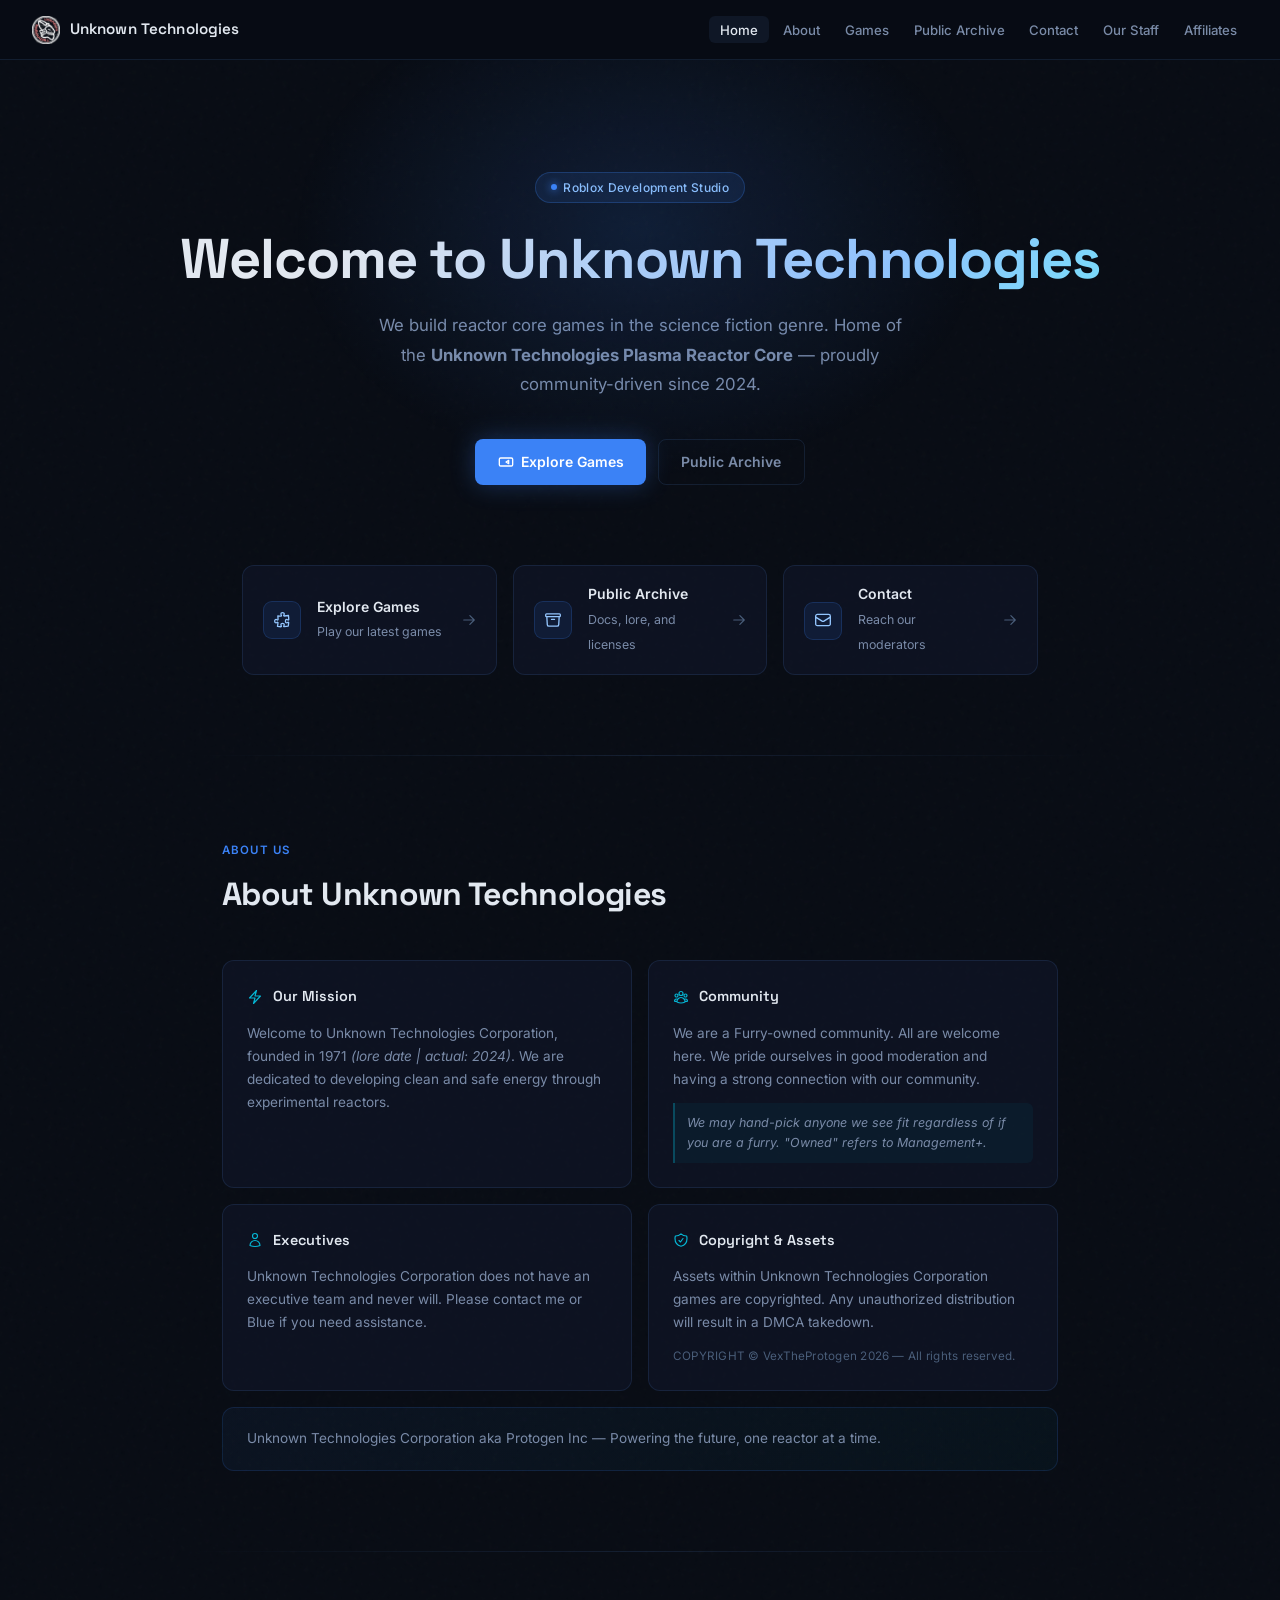
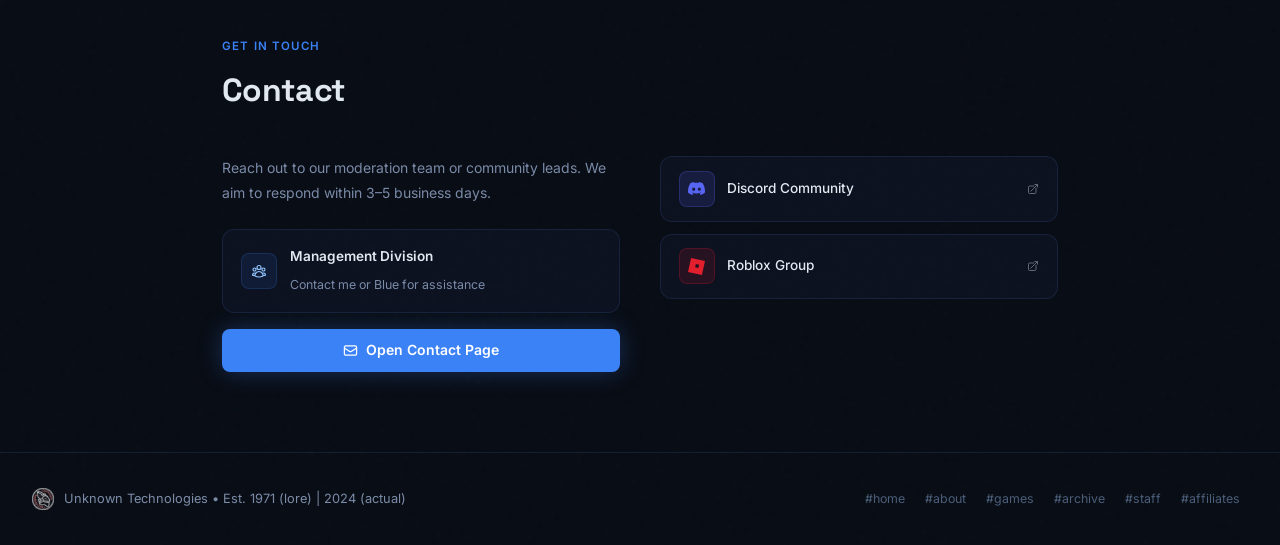
==== index.html @ 0b55e959 "Safe" ====
<!DOCTYPE html>
<html lang="en">
<head>
  <meta charset="UTF-8" />
  <meta name="viewport" content="width=device-width, initial-scale=1.0" />
  <title>Unknown Technologies</title>
  <meta name="description" content="Unknown Technologies — A Roblox development studio creating reactor core games in the science fiction genre." />
  <meta property="og:title" content="Unknown Technologies" />
  <meta property="og:description" content="Unknown Technologies — A Roblox development studio creating reactor core games in the science fiction genre." />
  <meta property="og:image" content="https://unknown-technologies.us/src/img/794ea2b7-44ae-4399-b686-ba0b0992e564__ut-logo-v4-transp.png" />
  <meta property="og:url" content="https://unknown-technologies.us/" />
  <meta property="og:type" content="website" />
  <meta name="twitter:card" content="summary" />
  <meta name="twitter:image" content="https://unknown-technologies.us/src/img/794ea2b7-44ae-4399-b686-ba0b0992e564__ut-logo-v4-transp.png" />
  <link rel="icon" type="image/png" href="./src/favicon.png" />
  <link rel="preconnect" href="https://fonts.googleapis.com" />
  <link rel="preconnect" href="https://fonts.gstatic.com" crossorigin />
  <link href="https://fonts.googleapis.com/css2?family=Inter:wght@300;400;500;600;700&family=Space+Grotesk:wght@500;600;700&display=swap" rel="stylesheet" />
  
  <link rel="stylesheet" href="./src/css/style.css" />
</head>
<body>
<script>
console.log(`
As you sit in this endless void, what is it you wait for? A future that may never come...

| | | |_ __ | | ___ __   _____      ___ __                 
| | | | '_ \\| |/ / '_ \\ / _ \\ \\ /\\ / / '_ \\                
| |_| | | | |   <| | | | (_) \\ V  V /| | | |               
 \\___/|_| |_|_|\\_\\_| |_|\\___/ \\_/\\_/ |_| |_|   _           
|_   _|__  ___| |__  _ __   ___ | | ___   __ _(_) ___  ___ 
  | |/ _ \\/ __| '_ \\| '_ \\ / _ \\| |/ _ \\ / _\` | |/ _ \\/ __|
  | |  __/ (__| | | | | | | (_) | | (_) | (_| | |  __/\\__ \\
  |_|\\___|\\___|_| |_|_| |_|\\___/|_|\\___/ \\__, |_|\\___||___/
                                         |___/             
                                         |_|

Powering the future.
`);
</script>
</body>

  <header class="navbar">
    <a href="./index.html" class="navbar-brand">
      <img src="./src/img/794ea2b7-44ae-4399-b686-ba0b0992e564__ut-logo-v4-transp.png" alt="UT Logo" />
      Unknown Technologies
    </a>
    <nav>
      <ul class="navbar-links">
        <li><a href="./index.html">Home</a></li>
        <li><a href="./about.html">About</a></li>
        <li><a href="./games.html">Games</a></li>
        <li><a href="./publicarchive.html">Public Archive</a></li>
        <li><a href="./contact.html">Contact</a></li>
        <li><a href="./our-staff.html">Our Staff</a></li>
        <li><a href="./affiliates.html">Affiliates</a></li>
      </ul>
      <button class="navbar-toggle" aria-label="Toggle navigation menu">
        <span></span>
        <span></span>
        <span></span>
      </button>
    </nav>
    <ul class="navbar-links mobile-menu">
      <li><a href="./index.html">Home</a></li>
      <li><a href="./about.html">About</a></li>
      <li><a href="./games.html">Games</a></li>
      <li><a href="./publicarchive.html">Public Archive</a></li>
      <li><a href="./contact.html">Contact</a></li>
      <li><a href="./our-staff.html">Our Staff</a></li>
      <li><a href="./affiliates.html">Affiliates</a></li>
    </ul>
    </nav>
  </header>


  <section class="hero">
    <div class="hero-glow" aria-hidden="true"></div>
    <div class="hero-badge">Roblox Development Studio</div>
    <h1>Welcome to Unknown Technologies</h1>
    <p>We build reactor core games in the science fiction genre. Home of the <strong>Unknown Technologies Plasma Reactor Core</strong> — proudly community-driven since 2024.</p>
    <div class="hero-actions">
      <a href="./games.html" class="btn btn-primary">
        <svg xmlns="http://www.w3.org/2000/svg" width="16" height="16" viewBox="0 0 24 24" fill="none" stroke="currentColor" stroke-width="2" stroke-linecap="round" stroke-linejoin="round"><rect x="2" y="6" width="20" height="12" rx="2"/><path d="m12 12 4-2.5v5L12 12Z"/></svg>
        Explore Games
      </a>
      <a href="./publicarchive.html" class="btn btn-ghost">Public Archive</a>
    </div>
  </section>


  <div class="quick-links">
    <a href="./games.html" class="qcard">
      <div class="qcard-icon">
        <svg xmlns="http://www.w3.org/2000/svg" fill="none" viewBox="0 0 24 24" stroke-width="1.75" stroke="currentColor"><path stroke-linecap="round" stroke-linejoin="round" d="M14.25 6.087c0-.355.186-.676.401-.959.221-.29.349-.634.349-1.003 0-1.036-1.007-1.875-2.25-1.875s-2.25.84-2.25 1.875c0 .369.128.713.349 1.003.215.283.401.604.401.959v0a.64.64 0 0 1-.657.643 48.39 48.39 0 0 1-4.163-.3c.186 1.613.293 3.25.315 4.907a.656.656 0 0 1-.658.663v0c-.355 0-.676-.186-.959-.401a1.647 1.647 0 0 0-1.003-.349c-1.036 0-1.875 1.007-1.875 2.25s.84 2.25 1.875 2.25c.369 0 .713-.128 1.003-.349.283-.215.604-.401.959-.401v0c.31 0 .555.26.532.57a48.039 48.039 0 0 1-.642 5.056c1.518.19 3.058.309 4.616.354a.64.64 0 0 0 .657-.643v0c0-.355-.186-.676-.401-.959a1.647 1.647 0 0 1-.349-1.003c0-1.035 1.008-1.875 2.25-1.875 1.243 0 2.25.84 2.25 1.875 0 .369-.128.713-.349 1.003-.215.283-.4.604-.4.959v0c0 .333.277.599.61.58a48.1 48.1 0 0 0 5.427-.63 48.05 48.05 0 0 0 .582-4.717.532.532 0 0 0-.533-.57v0c-.355 0-.676.186-.959.401-.29.221-.634.349-1.003.349-1.035 0-1.875-1.007-1.875-2.25s.84-2.25 1.875-2.25c.37 0 .713.128 1.003.349.283.215.604.401.96.401v0a.656.656 0 0 0 .658-.663 48.422 48.422 0 0 0-.37-5.36c-1.886.342-3.81.574-5.766.689a.578.578 0 0 1-.61-.58v0Z"/></svg>
      </div>
      <div class="qcard-text">
        <span class="qcard-title">Explore Games</span>
        <span class="qcard-sub">Play our latest games</span>
      </div>
      <svg class="qcard-arrow" xmlns="http://www.w3.org/2000/svg" width="14" height="14" fill="none" viewBox="0 0 24 24" stroke-width="2" stroke="currentColor"><path stroke-linecap="round" stroke-linejoin="round" d="M13.5 4.5 21 12m0 0-7.5 7.5M21 12H3"/></svg>
    </a>

    <a href="./publicarchive.html" class="qcard">
      <div class="qcard-icon">
        <svg xmlns="http://www.w3.org/2000/svg" fill="none" viewBox="0 0 24 24" stroke-width="1.75" stroke="currentColor"><path stroke-linecap="round" stroke-linejoin="round" d="m20.25 7.5-.625 10.632a2.25 2.25 0 0 1-2.247 2.118H6.622a2.25 2.25 0 0 1-2.247-2.118L3.75 7.5M10 11.25h4M3.375 7.5h17.25c.621 0 1.125-.504 1.125-1.125v-1.5c0-.621-.504-1.125-1.125-1.125H3.375c-.621 0-1.125.504-1.125 1.125v1.5c0 .621.504 1.125 1.125 1.125Z"/></svg>
      </div>
      <div class="qcard-text">
        <span class="qcard-title">Public Archive</span>
        <span class="qcard-sub">Docs, lore, and licenses</span>
      </div>
      <svg class="qcard-arrow" xmlns="http://www.w3.org/2000/svg" width="14" height="14" fill="none" viewBox="0 0 24 24" stroke-width="2" stroke="currentColor"><path stroke-linecap="round" stroke-linejoin="round" d="M13.5 4.5 21 12m0 0-7.5 7.5M21 12H3"/></svg>
    </a>

    <a href="./contact.html" class="qcard">
      <div class="qcard-icon">
        <svg xmlns="http://www.w3.org/2000/svg" fill="none" viewBox="0 0 24 24" stroke-width="1.75" stroke="currentColor"><path stroke-linecap="round" stroke-linejoin="round" d="M21.75 6.75v10.5a2.25 2.25 0 0 1-2.25 2.25h-15a2.25 2.25 0 0 1-2.25-2.25V6.75m19.5 0A2.25 2.25 0 0 0 19.5 4.5h-15a2.25 2.25 0 0 0-2.25 2.25m19.5 0v.243a2.25 2.25 0 0 1-1.07 1.916l-7.5 4.615a2.25 2.25 0 0 1-2.36 0L3.32 8.91a2.25 2.25 0 0 1-1.07-1.916V6.75"/></svg>
      </div>
      <div class="qcard-text">
        <span class="qcard-title">Contact</span>
        <span class="qcard-sub">Reach our moderators</span>
      </div>
      <svg class="qcard-arrow" xmlns="http://www.w3.org/2000/svg" width="14" height="14" fill="none" viewBox="0 0 24 24" stroke-width="2" stroke="currentColor"><path stroke-linecap="round" stroke-linejoin="round" d="M13.5 4.5 21 12m0 0-7.5 7.5M21 12H3"/></svg>
    </a>
  </div>

  <div class="section-divider"></div>

  <section class="about">
    <span class="section-label">About us</span>
    <h2 class="section-title">About Unknown Technologies</h2>

    <div class="about-grid">
      <div class="info-card">
        <div class="info-card-head">
          <svg xmlns="http://www.w3.org/2000/svg" fill="none" viewBox="0 0 24 24" stroke-width="1.75" stroke="currentColor"><path stroke-linecap="round" stroke-linejoin="round" d="M3.75 13.5l10.5-11.25L12 10.5h8.25L9.75 21.75 12 13.5H3.75z"/></svg>
          <h3>Our Mission</h3>
        </div>
        <p>Welcome to Unknown Technologies Corporation, founded in 1971 <em>(lore date | actual: 2024)</em>. We are dedicated to developing clean and safe energy through experimental reactors.</p>
      </div>

      <div class="info-card">
        <div class="info-card-head">
          <svg xmlns="http://www.w3.org/2000/svg" fill="none" viewBox="0 0 24 24" stroke-width="1.75" stroke="currentColor"><path stroke-linecap="round" stroke-linejoin="round" d="M18 18.72a9.094 9.094 0 0 0 3.741-.479 3 3 0 0 0-4.682-2.72m.94 3.198.001.031c0 .225-.012.447-.037.666A11.944 11.944 0 0 1 12 21c-2.17 0-4.207-.576-5.963-1.584A6.062 6.062 0 0 1 6 18.719m12 0a5.971 5.971 0 0 0-.941-3.197m0 0A5.995 5.995 0 0 0 12 12.75a5.995 5.995 0 0 0-5.058 2.772m0 0a3 3 0 0 0-4.681 2.72 8.986 8.986 0 0 0 3.74.477m.94-3.197a5.971 5.971 0 0 0-.94 3.197M15 6.75a3 3 0 1 1-6 0 3 3 0 0 1 6 0Zm6 3a2.25 2.25 0 1 1-4.5 0 2.25 2.25 0 0 1 4.5 0Zm-13.5 0a2.25 2.25 0 1 1-4.5 0 2.25 2.25 0 0 1 4.5 0Z"/></svg>
          <h3>Community</h3>
        </div>
        <p>We are a Furry-owned community. All are welcome here. We pride ourselves in good moderation and having a strong connection with our community.</p>
        <div class="note">We may hand-pick anyone we see fit regardless of if you are a furry. "Owned" refers to Management+.</div>
      </div>

      <div class="info-card">
        <div class="info-card-head">
          <svg xmlns="http://www.w3.org/2000/svg" fill="none" viewBox="0 0 24 24" stroke-width="1.75" stroke="currentColor"><path stroke-linecap="round" stroke-linejoin="round" d="M15.75 6a3.75 3.75 0 1 1-7.5 0 3.75 3.75 0 0 1 7.5 0ZM4.501 20.118a7.5 7.5 0 0 1 14.998 0A17.933 17.933 0 0 1 12 21.75c-2.676 0-5.216-.584-7.499-1.632Z"/></svg>
          <h3>Executives</h3>
        </div>
        <p>Unknown Technologies Corporation does not have an executive team and never will. Please contact me or Blue if you need assistance.</p>
      </div>

      <div class="info-card">
        <div class="info-card-head">
          <svg xmlns="http://www.w3.org/2000/svg" fill="none" viewBox="0 0 24 24" stroke-width="1.75" stroke="currentColor"><path stroke-linecap="round" stroke-linejoin="round" d="M9 12.75 11.25 15 15 9.75m-3-7.036A11.959 11.959 0 0 1 3.598 6 11.99 11.99 0 0 0 3 9.749c0 5.592 3.824 10.29 9 11.623 5.176-1.332 9-6.03 9-11.622 0-1.31-.21-2.571-.598-3.751h-.152c-3.196 0-6.1-1.248-8.25-3.285Z"/></svg>
          <h3>Copyright &amp; Assets</h3>
        </div>
        <p>Assets within Unknown Technologies Corporation games are copyrighted. Any unauthorized distribution will result in a DMCA takedown.</p>
        <p class="copyright">COPYRIGHT &copy; VexTheProtogen 2026 &mdash; All rights reserved.</p>
      </div>
    </div>

    <div class="fun-fact-card">
      <p>Unknown Technologies Corporation aka Protogen Inc &mdash; Powering the future, one reactor at a time.</p>
    </div>
  </section>

  <div class="section-divider"></div>

  <section class="contact">
    <span class="section-label">Get in touch</span>
    <h2 class="section-title">Contact</h2>

    <div class="contact-inner">
      <div>
        <p class="contact-desc">Reach out to our moderation team or community leads. We aim to respond within 3&ndash;5 business days.</p>

        <div class="contact-cards">
          <div class="contact-card">
            <div class="contact-card-icon">
              <svg xmlns="http://www.w3.org/2000/svg" fill="none" viewBox="0 0 24 24" stroke-width="1.75" stroke="currentColor"><path stroke-linecap="round" stroke-linejoin="round" d="M18 18.72a9.094 9.094 0 0 0 3.741-.479 3 3 0 0 0-4.682-2.72m.94 3.198.001.031c0 .225-.012.447-.037.666A11.944 11.944 0 0 1 12 21c-2.17 0-4.207-.576-5.963-1.584A6.062 6.062 0 0 1 6 18.719m12 0a5.971 5.971 0 0 0-.941-3.197m0 0A5.995 5.995 0 0 0 12 12.75a5.995 5.995 0 0 0-5.058 2.772m0 0a3 3 0 0 0-4.681 2.72 8.986 8.986 0 0 0 3.74.477m.94-3.197a5.971 5.971 0 0 0-.94 3.197M15 6.75a3 3 0 1 1-6 0 3 3 0 0 1 6 0Zm6 3a2.25 2.25 0 1 1-4.5 0 2.25 2.25 0 0 1 4.5 0Zm-13.5 0a2.25 2.25 0 1 1-4.5 0 2.25 2.25 0 0 1 4.5 0Z"/></svg>
            </div>
            <div>
              <span class="contact-card-title">Management Division</span>
              <span class="contact-card-sub">Contact me or Blue for assistance</span>
            </div>
          </div>
        </div>

        <div class="contact-cta">
          <a href="./contact.html" class="btn btn-primary" style="width:100%; justify-content:center;">
            <svg xmlns="http://www.w3.org/2000/svg" width="15" height="15" fill="none" viewBox="0 0 24 24" stroke-width="2" stroke="currentColor"><path stroke-linecap="round" stroke-linejoin="round" d="M21.75 6.75v10.5a2.25 2.25 0 0 1-2.25 2.25h-15a2.25 2.25 0 0 1-2.25-2.25V6.75m19.5 0A2.25 2.25 0 0 0 19.5 4.5h-15a2.25 2.25 0 0 0-2.25 2.25m19.5 0v.243a2.25 2.25 0 0 1-1.07 1.916l-7.5 4.615a2.25 2.25 0 0 1-2.36 0L3.32 8.91a2.25 2.25 0 0 1-1.07-1.916V6.75"/></svg>
            Open Contact Page
          </a>
        </div>
      </div>

      <div class="social-row">
        <a href="https://discord.gg/e7v5CAJVEZ" target="_blank" rel="noopener noreferrer" class="social-link">
          <div class="social-link-icon discord">
            <svg xmlns="http://www.w3.org/2000/svg" viewBox="0 0 24 24" width="17" height="17"><path class="discord-color" d="M20.317 4.37a19.791 19.791 0 0 0-4.885-1.515.074.074 0 0 0-.079.037c-.21.375-.444.864-.608 1.25a18.27 18.27 0 0 0-5.487 0 12.64 12.64 0 0 0-.617-1.25.077.077 0 0 0-.079-.037A19.736 19.736 0 0 0 3.677 4.37a.07.07 0 0 0-.032.027C.533 9.046-.32 13.58.099 18.057c.002.022.015.042.031.055a19.9 19.9 0 0 0 5.993 3.03.078.078 0 0 0 .084-.028 14.09 14.09 0 0 0 1.226-1.994.076.076 0 0 0-.041-.106 13.107 13.107 0 0 1-1.872-.892.077.077 0 0 1-.008-.128 10.2 10.2 0 0 0 .372-.292.074.074 0 0 1 .077-.01c3.928 1.793 8.18 1.793 12.062 0a.074.074 0 0 1 .078.01c.12.098.246.198.373.292a.077.077 0 0 1-.006.127 12.299 12.299 0 0 1-1.873.892.077.077 0 0 0-.041.107c.36.698.772 1.362 1.225 1.993a.076.076 0 0 0 .084.028 19.839 19.839 0 0 0 6.002-3.03.077.077 0 0 0 .032-.054c.5-5.177-.838-9.674-3.549-13.66a.061.061 0 0 0-.031-.03zM8.02 15.33c-1.183 0-2.157-1.085-2.157-2.419 0-1.333.956-2.419 2.157-2.419 1.21 0 2.176 1.096 2.157 2.42 0 1.333-.956 2.418-2.157 2.418zm7.975 0c-1.183 0-2.157-1.085-2.157-2.419 0-1.333.955-2.419 2.157-2.419 1.21 0 2.176 1.096 2.157 2.42 0 1.333-.946 2.418-2.157 2.418Z"/></svg>
          </div>
          Discord Community
          <svg class="ext-icon" xmlns="http://www.w3.org/2000/svg" width="12" height="12" fill="none" viewBox="0 0 24 24" stroke-width="2" stroke="currentColor"><path stroke-linecap="round" stroke-linejoin="round" d="M13.5 6H5.25A2.25 2.25 0 0 0 3 8.25v10.5A2.25 2.25 0 0 0 5.25 21h10.5A2.25 2.25 0 0 0 18 18.75V10.5m-10.5 6L21 3m0 0h-5.25M21 3v5.25"/></svg>
        </a>

        <a href="https://www.roblox.com/communities/34859835/Unknown-Technologies#!/" target="_blank" rel="noopener noreferrer" class="social-link">
          <div class="social-link-icon roblox">
            <svg xmlns="http://www.w3.org/2000/svg" viewBox="0 0 24 24" width="17" height="17"><path class="roblox-color" d="M4.346 0 0 19.654 19.654 24 24 4.346zm10.312 14.29-4.596-1.057 1.057-4.596 4.596 1.057z"/></svg>
          </div>
          Roblox Group
          <svg class="ext-icon" xmlns="http://www.w3.org/2000/svg" width="12" height="12" fill="none" viewBox="0 0 24 24" stroke-width="2" stroke="currentColor"><path stroke-linecap="round" stroke-linejoin="round" d="M13.5 6H5.25A2.25 2.25 0 0 0 3 8.25v10.5A2.25 2.25 0 0 0 5.25 21h10.5A2.25 2.25 0 0 0 18 18.75V10.5m-10.5 6L21 3m0 0h-5.25M21 3v5.25"/></svg>
        </a>
      </div>
    </div>
  </section>

  <footer class="footer">
    <div class="footer-brand">
      <img src="./src/img/794ea2b7-44ae-4399-b686-ba0b0992e564__ut-logo-v4-transp.png" alt="UT Logo" />
      Unknown Technologies &bull; Est. 1971 (lore) | 2024 (actual)
    </div>
    <nav class="footer-links">
      <a href="./index.html">#home</a>
      <a href="./about.html">#about</a>
      <a href="./games.html">#games</a>
      <a href="./publicarchive.html">#archive</a>
      <a href="./our-staff.html">#staff</a>
      <a href="./affiliates.html">#affiliates</a>
    </nav>
  </footer>

  <script src="./src/scripts/main.js"></script>
</body>
</html>
---- src/css/style.css ----
*, *::before, *::after { box-sizing: border-box; margin: 0; padding: 0; }

:root {
  --bg:          #080c14;
  --bg-2:        #0d1220;
  --bg-card:     rgba(15, 21, 38, 0.75);
  --border:      rgba(99, 160, 255, 0.12);
  --border-h:    rgba(99, 160, 255, 0.35);
  --accent:      #3b82f6;
  --accent-2:    #06b6d4;
  --accent-glow: rgba(59, 130, 246, 0.18);
  --text:        #e2e8f0;
  --text-muted:  #7a8ba8;
  --text-dim:    #4a5e7a;
  --font-sans:   'Inter', sans-serif;
  --font-head:   'Space Grotesk', sans-serif;
  --radius:      12px;
  --radius-lg:   18px;
}

html { scroll-behavior: smooth; }

body {
  font-family: var(--font-sans);
  background: var(--bg);
  color: var(--text);
  min-height: 100vh;
  line-height: 1.6;
  -webkit-font-smoothing: antialiased;
  opacity: 0;
  animation: fadeIn 0.6s ease-out 0.1s forwards;
}

body.fade-out {
  animation: fadeOut 0.3s ease-in forwards;
}


@keyframes fadeIn {
  from {
    opacity: 0;
    transform: translateY(20px);
  }
  to {
    opacity: 1;
    transform: translateY(0);
  }
}

@keyframes fadeOut {
  from {
    opacity: 1;
    transform: translateY(0);
  }
  to {
    opacity: 0;
    transform: translateY(-10px);
  }
}


body::before {
  content: '';
  position: fixed;
  inset: 0;
  background-image: url("data:image/svg+xml,%3Csvg viewBox='0 0 256 256' xmlns='http://www.w3.org/2000/svg'%3E%3Cfilter id='n'%3E%3CfeTurbulence type='fractalNoise' baseFrequency='0.9' numOctaves='4' stitchTiles='stitch'/%3E%3C/filter%3E%3Crect width='100%25' height='100%25' filter='url(%23n)' opacity='0.04'/%3E%3C/svg%3E");
  pointer-events: none;
  z-index: 0;
  opacity: 0.5;
}


.navbar {
  position: sticky;
  top: 0;
  z-index: 100;
  background: rgba(8, 12, 20, 0.85);
  backdrop-filter: blur(16px);
  -webkit-backdrop-filter: blur(16px);
  border-bottom: 1px solid var(--border);
  padding: 0 2rem;
  height: 60px;
  display: flex;
  align-items: center;
  justify-content: space-between;
  gap: 1rem;
}

.navbar-brand {
  display: flex;
  align-items: center;
  gap: 0.6rem;
  text-decoration: none;
  color: var(--text);
  font-family: var(--font-head);
  font-weight: 600;
  font-size: 0.95rem;
  letter-spacing: 0.01em;
  flex-shrink: 0;
}

.navbar-brand img {
  width: 28px;
  height: 28px;
  object-fit: contain;
}

.navbar-links {
  display: flex;
  align-items: center;
  gap: 0.15rem;
  list-style: none;
}

.navbar-links a {
  text-decoration: none;
  color: var(--text-muted);
  font-size: 0.825rem;
  font-weight: 500;
  padding: 0.35rem 0.7rem;
  border-radius: 6px;
  transition: color 0.2s, background 0.2s;
  white-space: nowrap;
}

.navbar-links a:hover,
.navbar-links a.active {
  color: var(--text);
  background: rgba(99, 160, 255, 0.08);
}


.navbar {
  position: relative;
}

nav {
  position: relative;
}

.navbar-toggle {
  display: none;
  flex-direction: column;
  justify-content: center;
  align-items: center;
  width: 32px;
  height: 32px;
  background: none;
  border: none;
  cursor: pointer;
  padding: 4px;
  border-radius: 4px;
  transition: background 0.2s;
}

.navbar-toggle:hover {
  background: rgba(99, 160, 255, 0.08);
}

.navbar-toggle span {
  display: block;
  width: 20px;
  height: 2px;
  background: var(--text);
  margin: 2px 0;
  transition: all 0.3s ease;
  transform-origin: center;
}

.navbar-toggle.active span:nth-child(1) {
  transform: rotate(45deg) translate(5px, 5px);
}

.navbar-toggle.active span:nth-child(2) {
  opacity: 0;
}

.navbar-toggle.active span:nth-child(3) {
  transform: rotate(-45deg) translate(7px, -6px);
}

.navbar-links.mobile-menu {
  position: absolute;
  top: 100%;
  left: 0;
  right: 0;
  background: rgba(8, 12, 20, 0.95);
  backdrop-filter: blur(16px);
  -webkit-backdrop-filter: blur(16px);
  border-bottom: 1px solid var(--border);
  flex-direction: column;
  align-items: stretch;
  padding: 1rem 2rem;
  gap: 0.5rem;
  display: none;
  transform: translateY(-10px);
  transition: all 0.3s ease;
}

.navbar-links.mobile-menu.active {
  display: flex;
  transform: translateY(0);
}

.navbar-links.mobile-menu a {
  padding: 0.75rem 1rem;
  border-radius: 8px;
  text-align: left;
  font-size: 0.9rem;
}


@media (max-width: 768px) {
  .navbar {
    padding: 0 1rem;
  }

  .navbar-toggle {
    display: flex;
  }

  .navbar-links:not(.mobile-menu) {
    display: none;
  }
}


.btn {
  display: inline-flex;
  align-items: center;
  gap: 0.45rem;
  padding: 0.65rem 1.4rem;
  border-radius: 8px;
  font-size: 0.875rem;
  font-weight: 600;
  text-decoration: none;
  transition: all 0.2s;
  cursor: pointer;
  border: none;
  font-family: var(--font-sans);
}

.btn-primary {
  background: var(--accent);
  color: #fff;
  box-shadow: 0 0 24px rgba(59,130,246,0.3);
}

.btn-primary:hover {
  background: #2563eb;
  box-shadow: 0 0 32px rgba(59,130,246,0.5);
  transform: translateY(-1px);
}

.btn-ghost {
  background: transparent;
  color: var(--text-muted);
  border: 1px solid var(--border);
}

.btn-ghost:hover {
  border-color: var(--border-h);
  color: var(--text);
  background: rgba(99,160,255,0.05);
}


.hero {
  position: relative;
  padding: 7rem 2rem 5rem;
  text-align: center;
  overflow: hidden;
}

.hero-glow {
  position: absolute;
  top: -80px;
  left: 50%;
  transform: translateX(-50%);
  width: 700px;
  height: 500px;
  background: radial-gradient(ellipse at center, rgba(59,130,246,0.15) 0%, transparent 70%);
  pointer-events: none;
}

.hero-badge {
  display: inline-flex;
  align-items: center;
  gap: 0.4rem;
  background: rgba(59,130,246,0.1);
  border: 1px solid rgba(59,130,246,0.25);
  border-radius: 999px;
  padding: 0.3rem 0.9rem;
  font-size: 0.75rem;
  font-weight: 500;
  color: #93c5fd;
  margin-bottom: 1.5rem;
  letter-spacing: 0.03em;
}

.hero-badge::before {
  content: '';
  width: 6px;
  height: 6px;
  border-radius: 50%;
  background: #3b82f6;
  box-shadow: 0 0 8px #3b82f6;
  animation: pulse 2s infinite;
}

@keyframes pulse {
  0%, 100% { opacity: 1; }
  50%       { opacity: 0.4; }
}

.hero h1 {
  font-family: var(--font-head);
  font-size: clamp(2rem, 5vw, 3.5rem);
  font-weight: 700;
  line-height: 1.15;
  letter-spacing: -0.02em;
  background: linear-gradient(135deg, #e2e8f0 30%, #93c5fd 70%, #67e8f9 100%);
  -webkit-background-clip: text;
  -webkit-text-fill-color: transparent;
  background-clip: text;
  margin-bottom: 1.25rem;
}

.hero p {
  max-width: 540px;
  margin: 0 auto 2.5rem;
  color: var(--text-muted);
  font-size: 1.05rem;
  line-height: 1.75;
}

.hero-actions {
  display: flex;
  gap: 0.75rem;
  justify-content: center;
  flex-wrap: wrap;
}


.page-header {
  padding: 4rem 2rem 3rem;
  max-width: 900px;
  margin: 0 auto;
}

.page-header h1 {
  font-family: var(--font-head);
  font-size: clamp(1.75rem, 4vw, 2.75rem);
  font-weight: 700;
  letter-spacing: -0.02em;
  background: linear-gradient(135deg, #e2e8f0 30%, #93c5fd 70%, #67e8f9 100%);
  -webkit-background-clip: text;
  -webkit-text-fill-color: transparent;
  background-clip: text;
  margin-bottom: 0.75rem;
}

.page-header p {
  color: var(--text-muted);
  font-size: 1rem;
  max-width: 520px;
}


.quick-links {
  padding: 0 2rem 5rem;
  max-width: 860px;
  margin: 0 auto;
  display: grid;
  grid-template-columns: repeat(auto-fit, minmax(220px, 1fr));
  gap: 1rem;
}

.qcard {
  display: flex;
  align-items: center;
  gap: 1rem;
  padding: 1.1rem 1.25rem;
  background: var(--bg-card);
  border: 1px solid var(--border);
  border-radius: var(--radius);
  text-decoration: none;
  color: var(--text);
  backdrop-filter: blur(8px);
  transition: all 0.2s;
  position: relative;
  overflow: hidden;
}

.qcard::after {
  content: '';
  position: absolute;
  inset: 0;
  background: linear-gradient(135deg, rgba(59,130,246,0.06) 0%, transparent 60%);
  opacity: 0;
  transition: opacity 0.2s;
}

.qcard:hover {
  border-color: var(--border-h);
  transform: translateY(-2px);
  box-shadow: 0 8px 32px rgba(59,130,246,0.12);
}

.qcard:hover::after { opacity: 1; }

.qcard-icon {
  width: 38px;
  height: 38px;
  border-radius: 9px;
  background: rgba(59,130,246,0.1);
  border: 1px solid rgba(59,130,246,0.2);
  display: flex;
  align-items: center;
  justify-content: center;
  flex-shrink: 0;
}

.qcard-icon svg { width: 18px; height: 18px; stroke: #93c5fd; }

.qcard-text { flex: 1; }
.qcard-title { font-weight: 600; font-size: 0.875rem; display: block; }
.qcard-sub   { font-size: 0.775rem; color: var(--text-muted); }

.qcard-arrow { color: var(--text-dim); transition: transform 0.2s; }
.qcard:hover .qcard-arrow { transform: translateX(3px); color: var(--accent); }


section { position: relative; z-index: 1; }

.section-divider {
  width: 100%;
  height: 1px;
  background: linear-gradient(90deg, transparent, var(--border), transparent);
  max-width: 900px;
  margin: 0 auto;
}

.section-label {
  display: inline-block;
  font-size: 0.72rem;
  font-weight: 600;
  letter-spacing: 0.1em;
  text-transform: uppercase;
  color: var(--accent);
  margin-bottom: 0.6rem;
}

.section-title {
  font-family: var(--font-head);
  font-size: clamp(1.5rem, 3vw, 2rem);
  font-weight: 700;
  letter-spacing: -0.02em;
  margin-bottom: 2.5rem;
}


.about, .contact, .page-section {
  padding: 5rem 2rem;
  max-width: 900px;
  margin: 0 auto;
}

.about-grid {
  display: grid;
  grid-template-columns: repeat(auto-fit, minmax(280px, 1fr));
  gap: 1rem;
  margin-bottom: 1rem;
}


.info-card {
  background: var(--bg-card);
  border: 1px solid var(--border);
  border-radius: var(--radius);
  padding: 1.5rem;
  backdrop-filter: blur(8px);
  transition: border-color 0.2s;
}

.info-card:hover { border-color: var(--border-h); }

.info-card-head {
  display: flex;
  align-items: center;
  gap: 0.6rem;
  margin-bottom: 0.85rem;
}

.info-card-head svg {
  width: 16px;
  height: 16px;
  stroke: var(--accent-2);
  flex-shrink: 0;
}

.info-card h3 {
  font-family: var(--font-head);
  font-size: 0.9rem;
  font-weight: 600;
  color: var(--text);
}

.info-card p {
  font-size: 0.85rem;
  color: var(--text-muted);
  line-height: 1.7;
}

.info-card .note {
  margin-top: 0.75rem;
  padding: 0.6rem 0.75rem;
  background: rgba(6,182,212,0.06);
  border-left: 2px solid rgba(6,182,212,0.3);
  border-radius: 0 6px 6px 0;
  font-size: 0.78rem;
  color: var(--text-muted);
  font-style: italic;
}

.info-card .copyright {
  margin-top: 0.75rem;
  font-size: 0.73rem;
  color: var(--text-dim);
  letter-spacing: 0.02em;
}

.info-card .card-actions {
  display: flex;
  gap: 0.5rem;
  flex-wrap: wrap;
  margin-top: 1rem;
}


.info-card-wide {
  display: flex;
  align-items: center;
  justify-content: space-between;
  gap: 1.5rem;
  flex-wrap: wrap;
}

.info-card-wide .info-card-body { flex: 1; }

.fun-fact-card {
  background: linear-gradient(135deg, rgba(59,130,246,0.06), rgba(6,182,212,0.04));
  border: 1px solid rgba(59,130,246,0.15);
  border-radius: var(--radius);
  padding: 1.25rem 1.5rem;
  display: flex;
  align-items: center;
  gap: 1rem;
  margin-top: 1rem;
}



.fun-fact-card .emoji { font-size: 1.5rem; }

.fun-fact-card p {
  font-size: 0.85rem;
  color: var(--text-muted);
}


.contact-inner {
  display: grid;
  grid-template-columns: 1fr 1fr;
  gap: 2.5rem;
  align-items: start;
}

.contact-desc {
  font-size: 0.875rem;
  color: var(--text-muted);
  margin-bottom: 1.5rem;
  line-height: 1.75;
}

.contact-cards { display: flex; flex-direction: column; gap: 0.75rem; }

.contact-card {
  display: flex;
  align-items: center;
  gap: 0.85rem;
  padding: 1rem 1.1rem;
  background: var(--bg-card);
  border: 1px solid var(--border);
  border-radius: var(--radius);
  backdrop-filter: blur(8px);
}

.contact-card-icon {
  width: 36px;
  height: 36px;
  border-radius: 8px;
  background: rgba(59,130,246,0.1);
  border: 1px solid rgba(59,130,246,0.18);
  display: flex;
  align-items: center;
  justify-content: center;
  flex-shrink: 0;
}

.contact-card-icon svg { width: 16px; height: 16px; stroke: #93c5fd; }

.contact-card-title {
  font-weight: 600;
  font-size: 0.85rem;
  display: block;
  margin-bottom: 0.15rem;
}

.contact-card-sub {
  font-size: 0.775rem;
  color: var(--text-muted);
}

.contact-cta { margin-top: 1rem; }


.social-row {
  display: flex;
  flex-direction: column;
  gap: 0.75rem;
}

.social-link {
  display: flex;
  align-items: center;
  gap: 0.75rem;
  padding: 0.85rem 1.1rem;
  background: var(--bg-card);
  border: 1px solid var(--border);
  border-radius: var(--radius);
  text-decoration: none;
  color: var(--text);
  backdrop-filter: blur(8px);
  transition: all 0.2s;
  font-size: 0.85rem;
  font-weight: 500;
}

.social-link:hover {
  border-color: var(--border-h);
  background: rgba(59,130,246,0.06);
  transform: translateX(3px);
}

.social-link-icon {
  width: 36px;
  height: 36px;
  border-radius: 8px;
  display: flex;
  align-items: center;
  justify-content: center;
  flex-shrink: 0;
}

.social-link-icon.discord { background: rgba(88,101,242,0.15); border: 1px solid rgba(88,101,242,0.25); }
.social-link-icon.roblox  { background: rgba(226,31,45,0.12);  border: 1px solid rgba(226,31,45,0.22); }

.social-link-icon svg { width: 17px; height: 17px; }

.discord-color { fill: #5865f2; }
.roblox-color  { fill: #e21f2d; }

.social-link .ext-icon { margin-left: auto; opacity: 0.4; }


.footer {
  border-top: 1px solid var(--border);
  padding: 2rem;
  display: flex;
  align-items: center;
  justify-content: space-between;
  gap: 1rem;
  flex-wrap: wrap;
}

.footer-brand {
  display: flex;
  align-items: center;
  gap: 0.6rem;
  font-size: 0.8rem;
  color: var(--text-muted);
}

.footer-brand img {
  width: 22px;
  height: 22px;
  object-fit: contain;
  opacity: 0.7;
}


.footer-links {
  display: flex;
  gap: 0.25rem;
  flex-wrap: wrap;
}


.footer-links a {
  font-size: 0.775rem;
  color: var(--text-dim);
  text-decoration: none;
  padding: 0.25rem 0.5rem;
  border-radius: 5px;
  transition: color 0.2s;
}

.footer-links a:hover { color: var(--text-muted); }



@media (max-width: 640px) {
  .contact-inner { grid-template-columns: 1fr; }
}

@media (max-width: 600px) {
  .navbar-links:not(.mobile-menu) { display: none; }
  .navbar        { padding: 0 1rem; }
  .hero          { padding: 5rem 1.25rem 3.5rem; }
  .quick-links   { padding: 0 1.25rem 3.5rem; }
  .about, .contact, .page-section { padding: 3.5rem 1.25rem; }
  .footer        { padding: 1.5rem 1.25rem; flex-direction: column; align-items: flex-start; }
  .page-header   { padding: 3rem 1.25rem 2rem; }
}
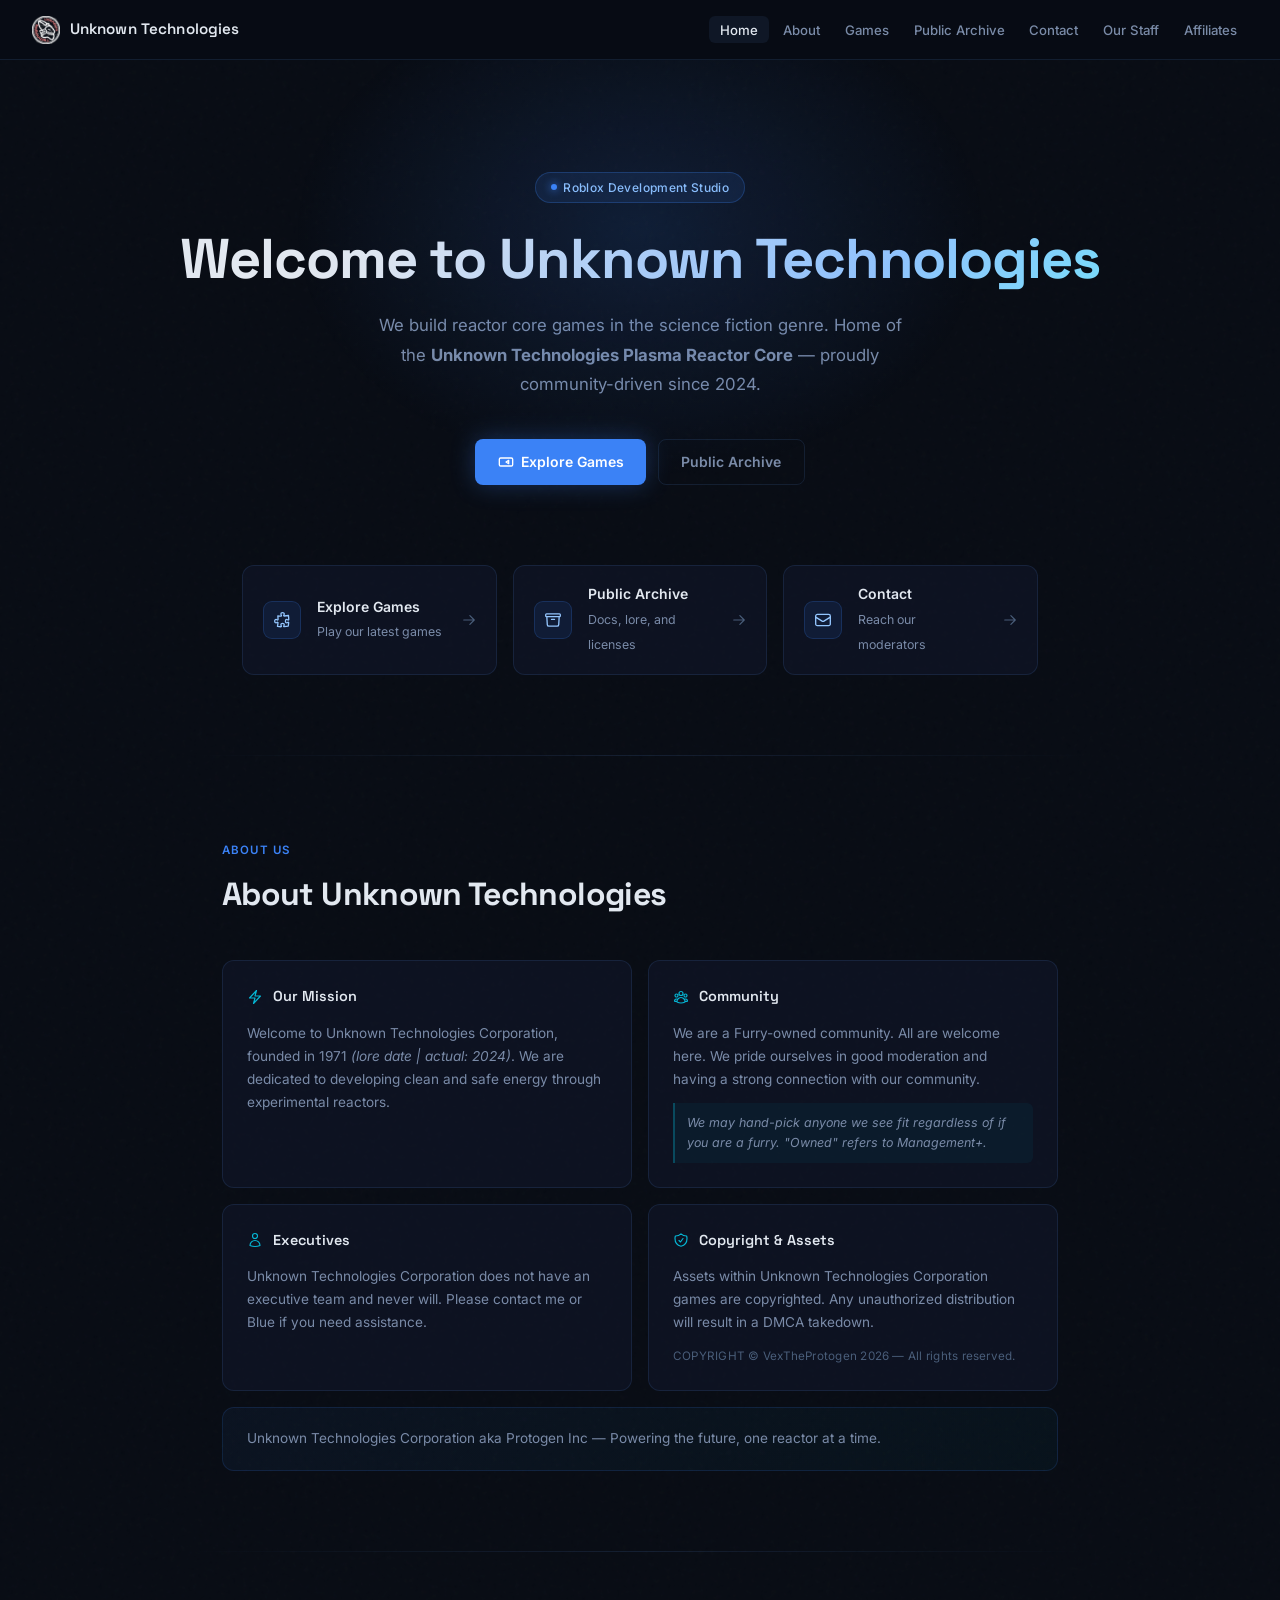
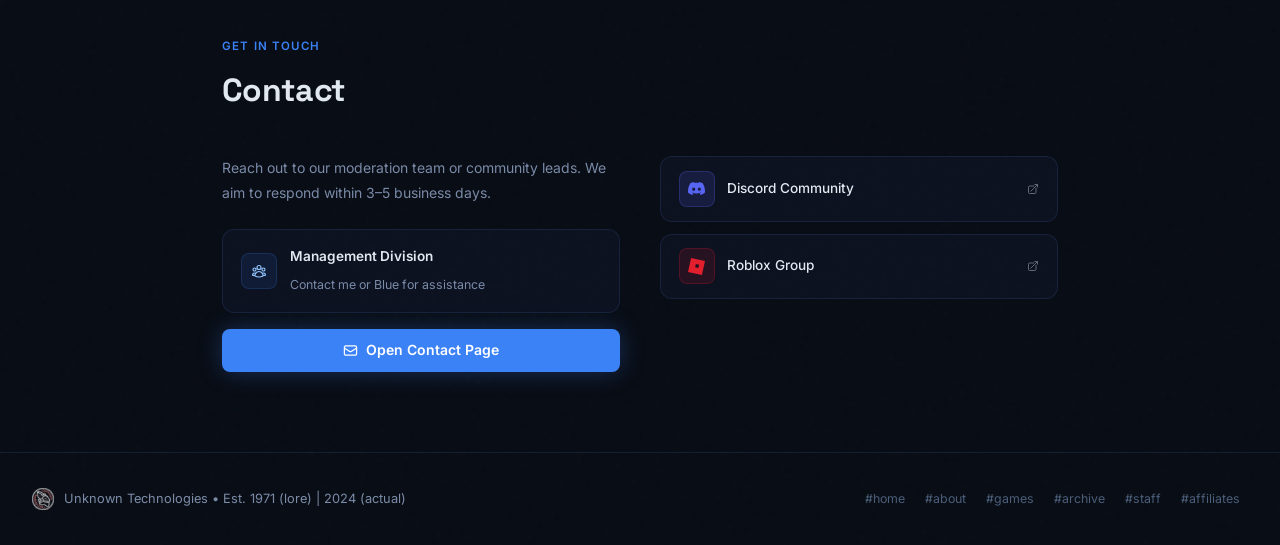
==== commit 234416bd: "Updated" ====
--- a/index.html
+++ b/index.html
@@ -7,11 +7,11 @@
   <meta name="description" content="Unknown Technologies — A Roblox development studio creating reactor core games in the science fiction genre." />
   <meta property="og:title" content="Unknown Technologies" />
   <meta property="og:description" content="Unknown Technologies — A Roblox development studio creating reactor core games in the science fiction genre." />
-  <meta property="og:image" content="https://unknown-technologies.us/src/img/794ea2b7-44ae-4399-b686-ba0b0992e564__ut-logo-v4-transp.png" />
-  <meta property="og:url" content="https://unknown-technologies.us/" />
+  <meta property="og:image" content="https://unknown-technologies.net/src/img/794ea2b7-44ae-4399-b686-ba0b0992e564__ut-logo-v4-transp.png" />
+  <meta property="og:url" content="https://unknown-technologies.net/" />
   <meta property="og:type" content="website" />
   <meta name="twitter:card" content="summary" />
-  <meta name="twitter:image" content="https://unknown-technologies.us/src/img/794ea2b7-44ae-4399-b686-ba0b0992e564__ut-logo-v4-transp.png" />
+  <meta name="twitter:image" content="https://unknown-technologies.net/src/img/794ea2b7-44ae-4399-b686-ba0b0992e564__ut-logo-v4-transp.png" />
   <link rel="icon" type="image/png" href="./src/favicon.png" />
   <link rel="preconnect" href="https://fonts.googleapis.com" />
   <link rel="preconnect" href="https://fonts.gstatic.com" crossorigin />
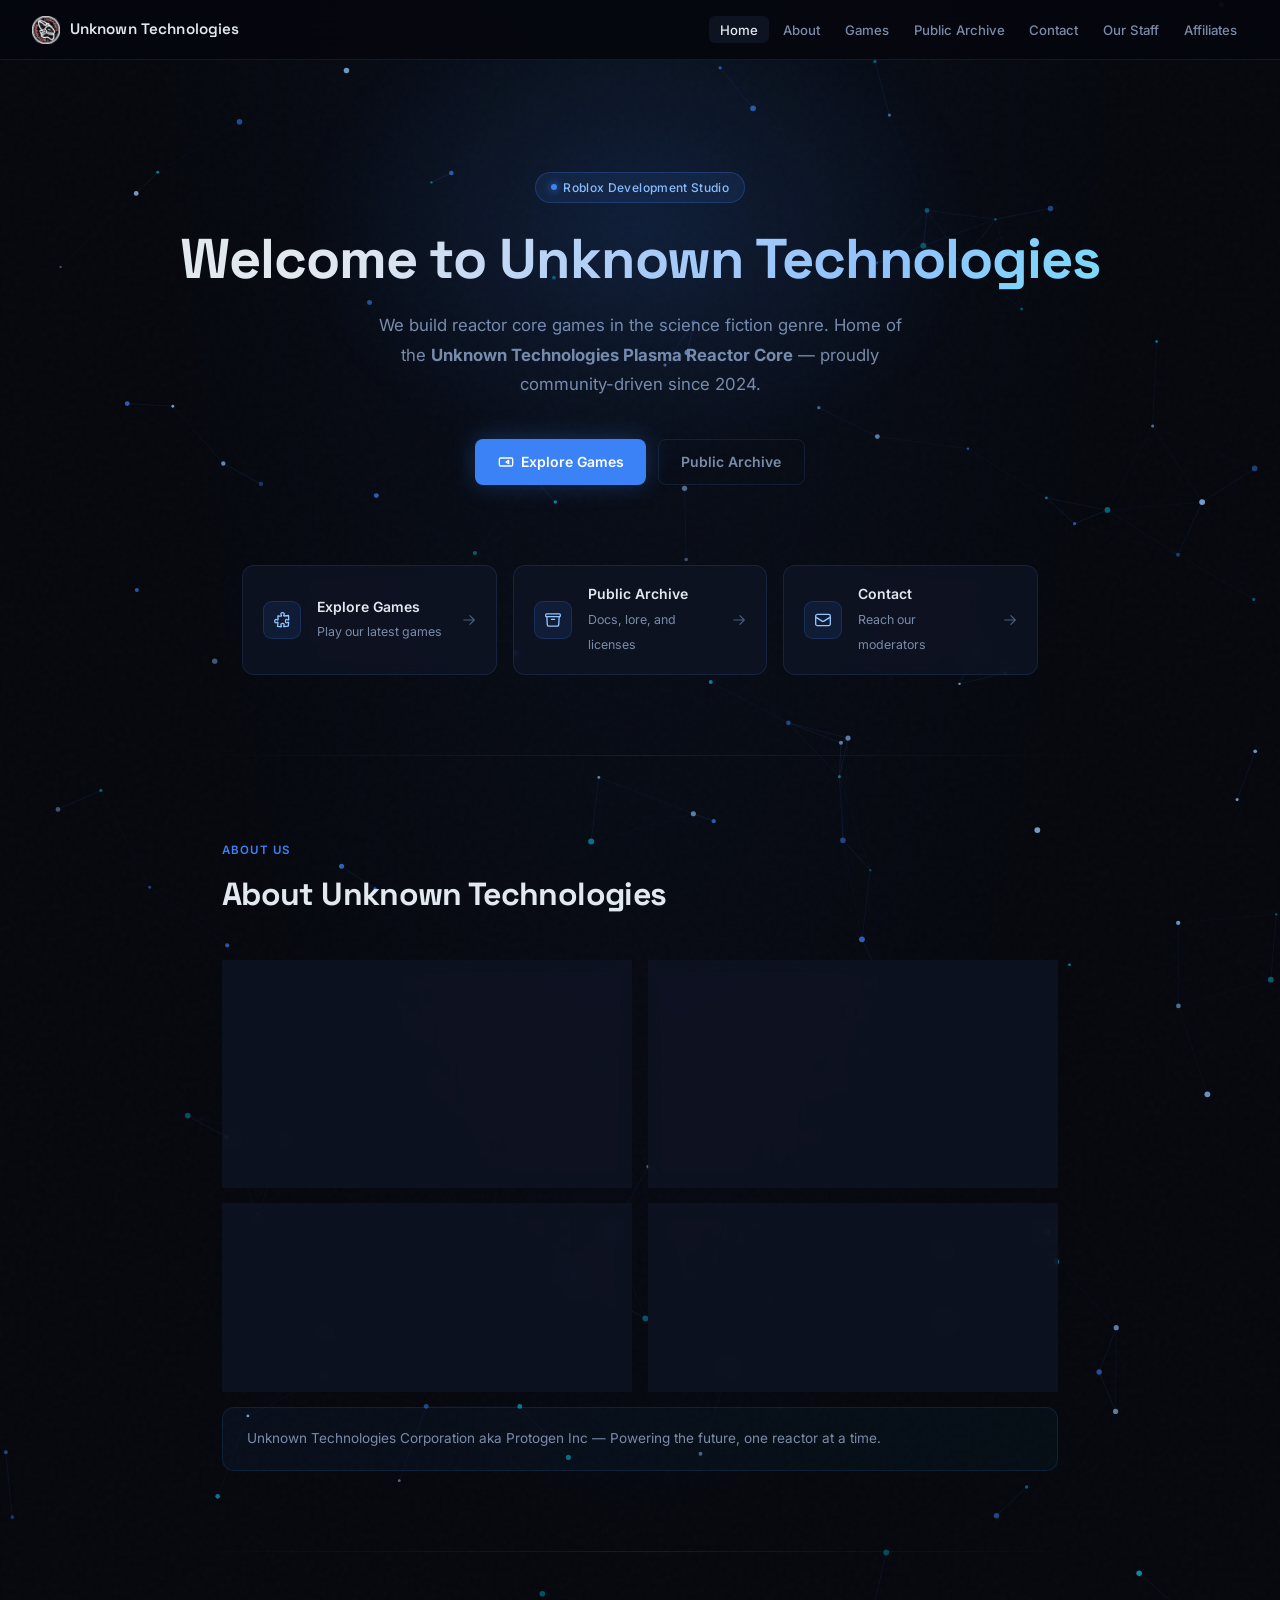
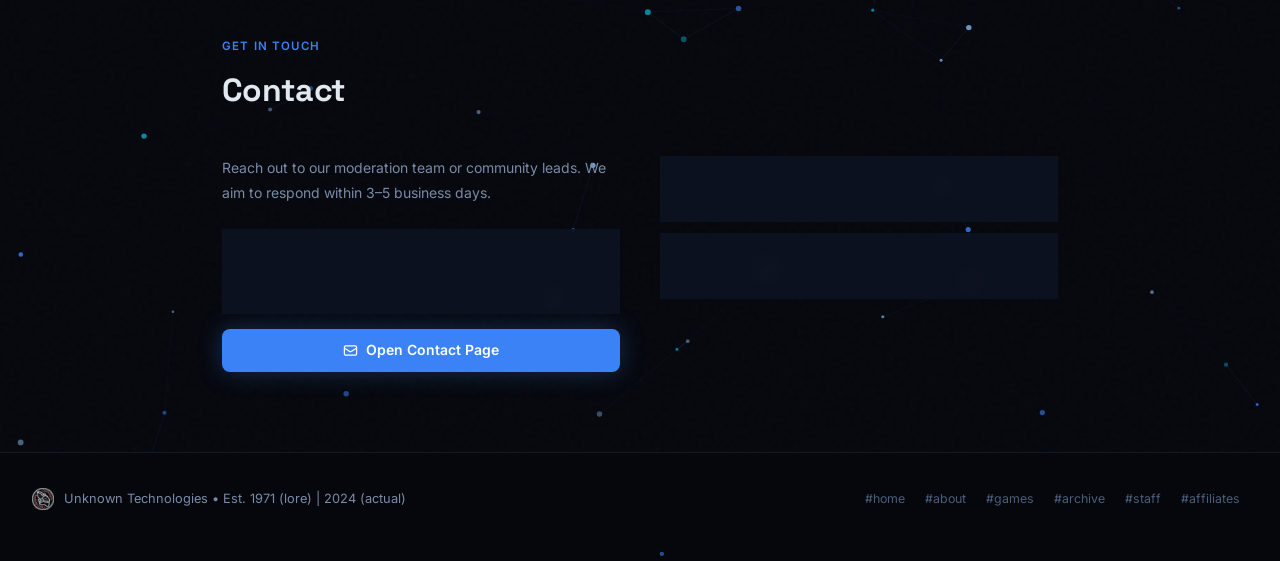
==== commit 66670062: "updated" ====
--- a/index.html
+++ b/index.html
@@ -20,6 +20,7 @@
   <link rel="stylesheet" href="./src/css/style.css" />
 </head>
 <body>
+<div id="particles-bg"></div>
 <script>
 console.log(`
 As you sit in this endless void, what is it you wait for? A future that may never come...
@@ -236,6 +237,7 @@
     </nav>
   </footer>
 
+  <script src="./src/scripts/particles-config.js"></script>
   <script src="./src/scripts/main.js"></script>
 </body>
 </html>
--- a/src/css/style.css
+++ b/src/css/style.css
@@ -1,8 +1,8 @@
 *, *::before, *::after { box-sizing: border-box; margin: 0; padding: 0; }
 
 :root {
-  --bg:          #080c14;
-  --bg-2:        #0d1220;
+  --bg:          #05070d;
+  --bg-2:        #080b14;
   --bg-card:     rgba(15, 21, 38, 0.75);
   --border:      rgba(99, 160, 255, 0.12);
   --border-h:    rgba(99, 160, 255, 0.35);
@@ -25,14 +25,23 @@
   background: var(--bg);
   color: var(--text);
   min-height: 100vh;
+  display: flex;
+  flex-direction: column;
   line-height: 1.6;
   -webkit-font-smoothing: antialiased;
   opacity: 0;
-  animation: fadeIn 0.6s ease-out 0.1s forwards;
+  animation: fadeIn 0.35s ease-out 0.05s forwards;
+}
+
+body > main,
+body > section,
+body > .page-header,
+body > .not-found-wrap {
+  width: 100%;
 }
 
 body.fade-out {
-  animation: fadeOut 0.3s ease-in forwards;
+  animation: fadeOut 0.15s ease-in forwards;
 }
 
 
@@ -43,7 +52,6 @@
   }
   to {
     opacity: 1;
-    transform: translateY(0);
   }
 }
 
@@ -69,12 +77,19 @@
   opacity: 0.5;
 }
 
+#particles-bg {
+  position: fixed;
+  inset: 0;
+  z-index: -1;
+  background: radial-gradient(ellipse at 50% -10%, rgba(59,130,246,0.06) 0%, transparent 55%), var(--bg);
+}
+
 
 .navbar {
   position: sticky;
   top: 0;
   z-index: 100;
-  background: rgba(8, 12, 20, 0.85);
+  background: rgba(5, 7, 13, 0.85);
   backdrop-filter: blur(16px);
   -webkit-backdrop-filter: blur(16px);
   border-bottom: 1px solid var(--border);
@@ -184,7 +199,7 @@
   top: 100%;
   left: 0;
   right: 0;
-  background: rgba(8, 12, 20, 0.95);
+  background: rgba(5, 7, 13, 0.95);
   backdrop-filter: blur(16px);
   -webkit-backdrop-filter: blur(16px);
   border-bottom: 1px solid var(--border);
@@ -675,6 +690,13 @@
 
 
 .footer {
+  position: relative;
+  z-index: 1;
+  width: 100%;
+  min-height: 87px;
+  margin-top: auto;
+  flex: 0 0 auto;
+  background: var(--bg);
   border-top: 1px solid var(--border);
   padding: 2rem;
   display: flex;
@@ -688,13 +710,16 @@
   display: flex;
   align-items: center;
   gap: 0.6rem;
+  min-width: 0;
   font-size: 0.8rem;
+  line-height: 1.4;
   color: var(--text-muted);
 }
 
 .footer-brand img {
   width: 22px;
   height: 22px;
+  flex: 0 0 22px;
   object-fit: contain;
   opacity: 0.7;
 }
@@ -703,6 +728,7 @@
 .footer-links {
   display: flex;
   gap: 0.25rem;
+  justify-content: flex-end;
   flex-wrap: wrap;
 }
 
@@ -730,6 +756,7 @@
   .hero          { padding: 5rem 1.25rem 3.5rem; }
   .quick-links   { padding: 0 1.25rem 3.5rem; }
   .about, .contact, .page-section { padding: 3.5rem 1.25rem; }
-  .footer        { padding: 1.5rem 1.25rem; flex-direction: column; align-items: flex-start; }
+  .footer        { min-height: 0; padding: 1.5rem 1.25rem; flex-direction: column; align-items: flex-start; }
+  .footer-links  { width: 100%; justify-content: flex-start; }
   .page-header   { padding: 3rem 1.25rem 2rem; }
 }
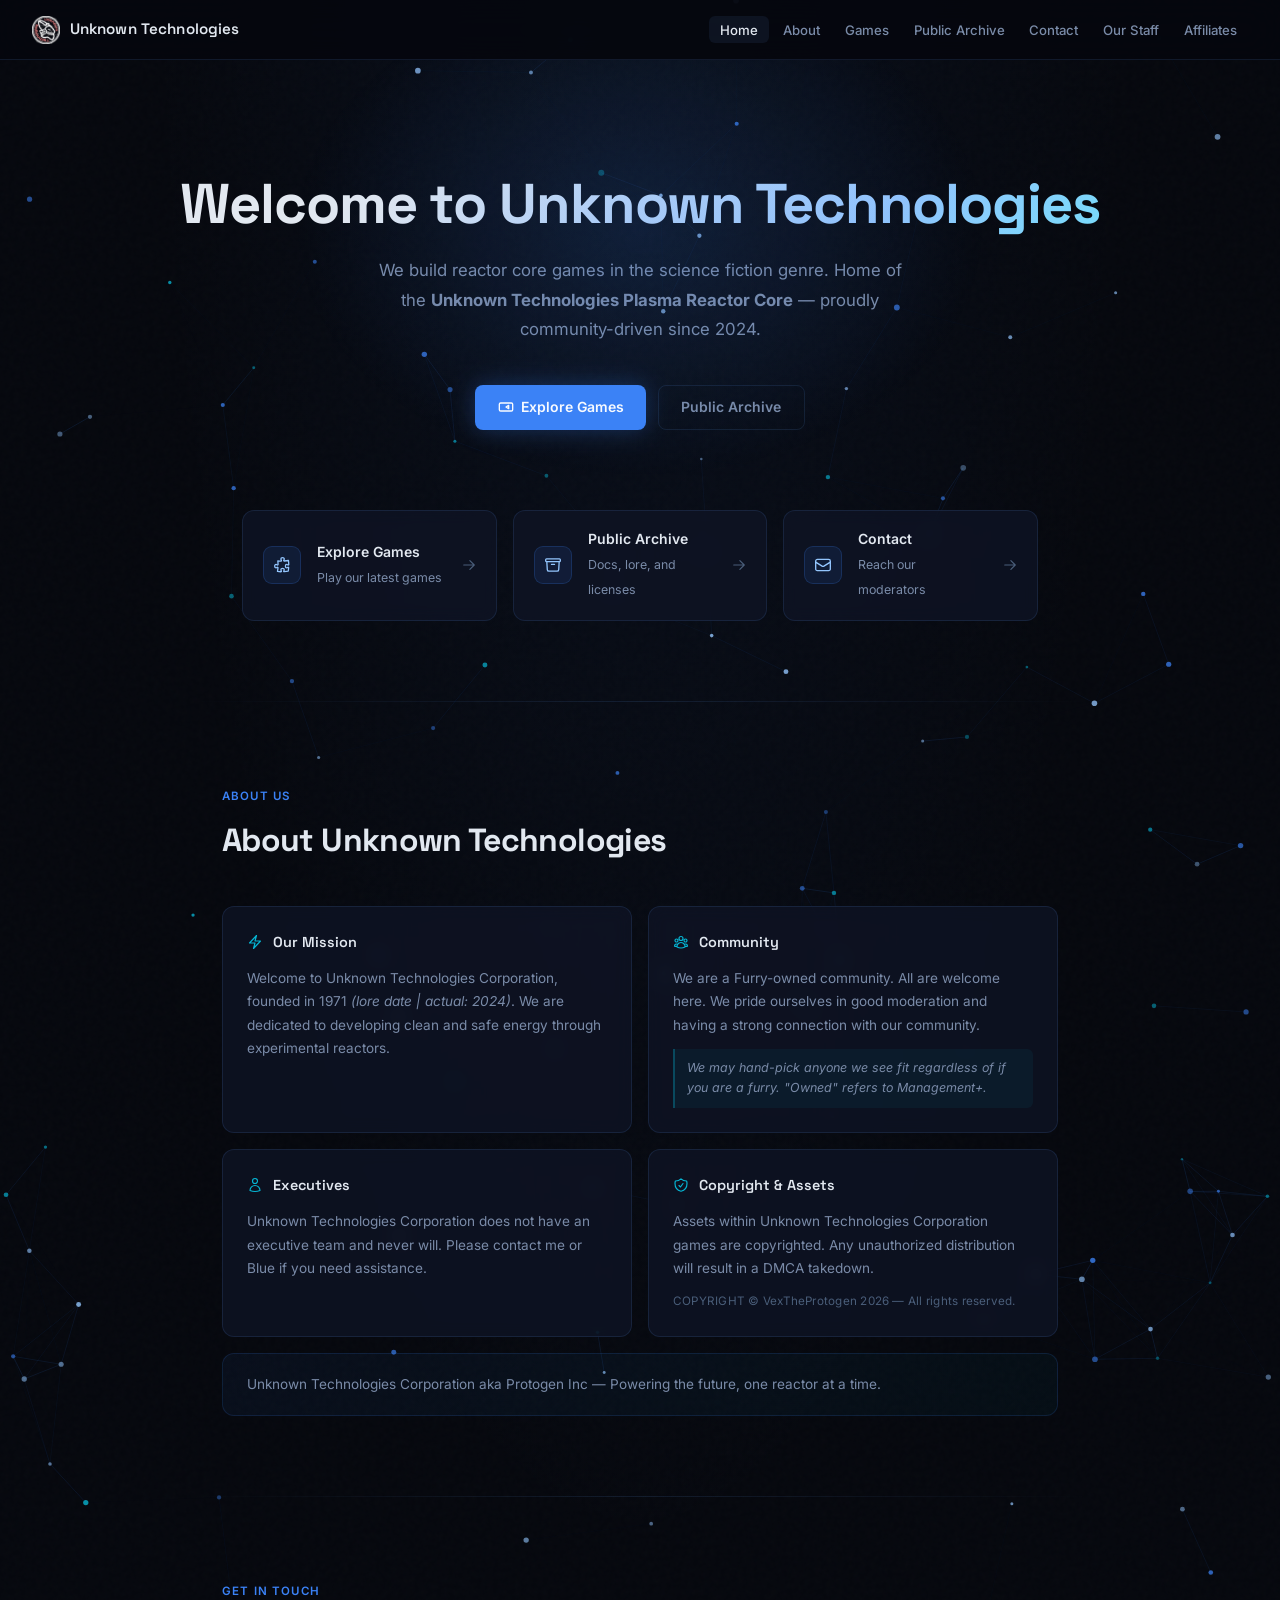
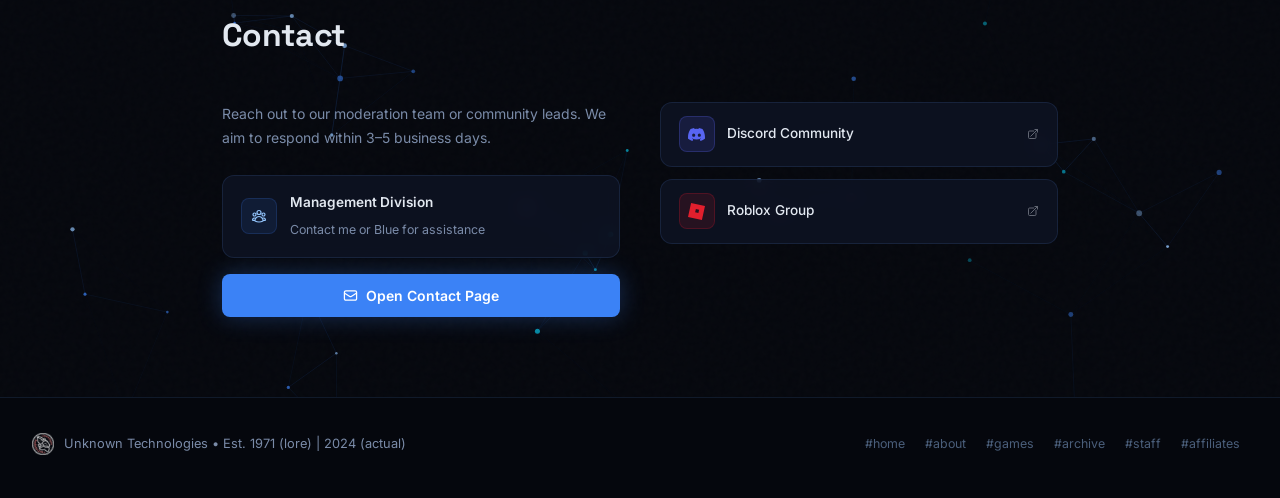
==== commit a5c49dca: "Update index.html" ====
--- a/index.html
+++ b/index.html
@@ -77,7 +77,6 @@
 
   <section class="hero">
     <div class="hero-glow" aria-hidden="true"></div>
-    <div class="hero-badge">Roblox Development Studio</div>
     <h1>Welcome to Unknown Technologies</h1>
     <p>We build reactor core games in the science fiction genre. Home of the <strong>Unknown Technologies Plasma Reactor Core</strong> — proudly community-driven since 2024.</p>
     <div class="hero-actions">
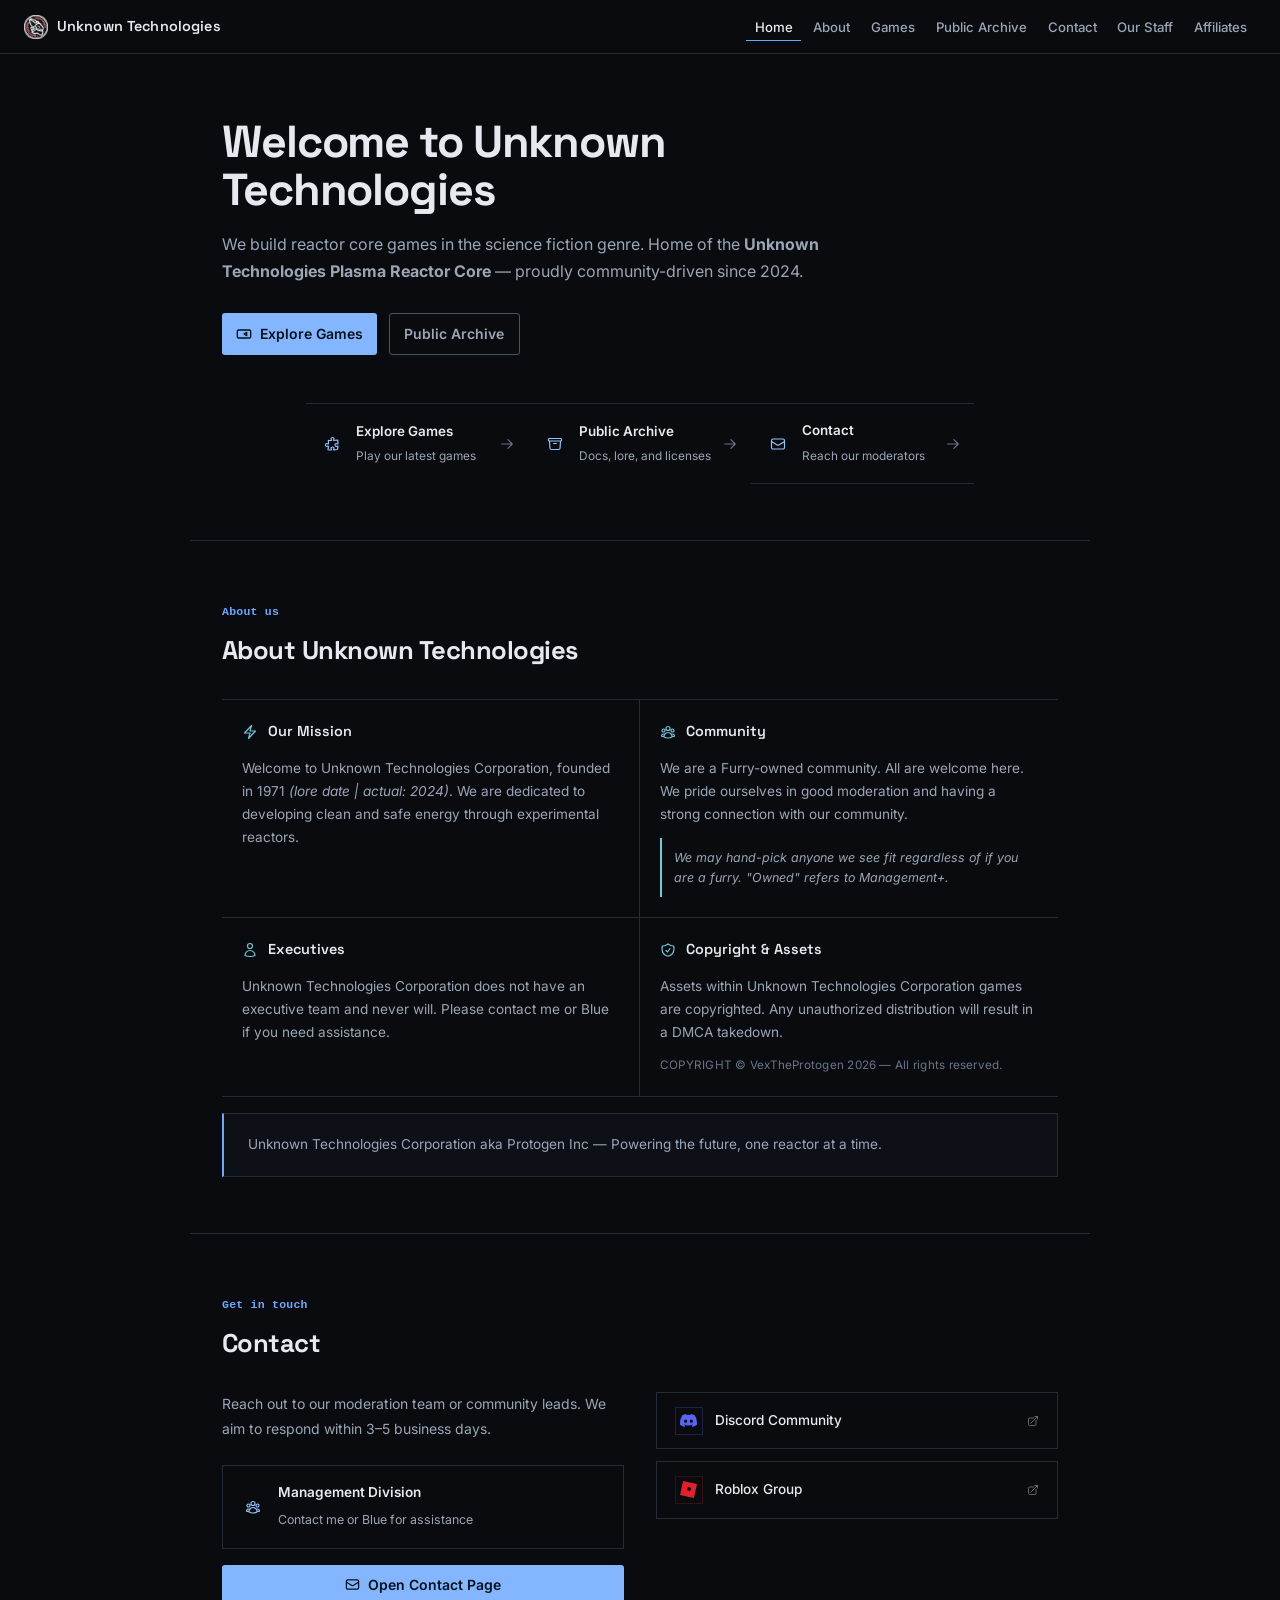
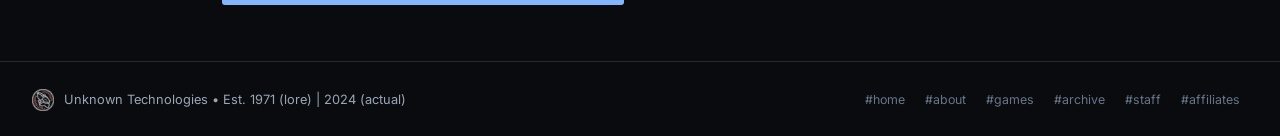
==== commit 58520285: "Updated" ====
--- a/index.html
+++ b/index.html
@@ -15,33 +15,13 @@
   <link rel="icon" type="image/png" href="./src/favicon.png" />
   <link rel="preconnect" href="https://fonts.googleapis.com" />
   <link rel="preconnect" href="https://fonts.gstatic.com" crossorigin />
-  <link href="https://fonts.googleapis.com/css2?family=Inter:wght@300;400;500;600;700&family=Space+Grotesk:wght@500;600;700&display=swap" rel="stylesheet" />
+  <link href="https://fonts.googleapis.com/css2?family=Inter:wght@300;400;500;600;700&amp;family=Space+Grotesk:wght@500;600;700&amp;display=swap" rel="stylesheet" />
   
   <link rel="stylesheet" href="./src/css/style.css" />
+  <link rel="stylesheet" href="./src/css/refined.css" />
 </head>
 <body>
-<div id="particles-bg"></div>
-<script>
-console.log(`
-As you sit in this endless void, what is it you wait for? A future that may never come...
-
-| | | |_ __ | | ___ __   _____      ___ __                 
-| | | | '_ \\| |/ / '_ \\ / _ \\ \\ /\\ / / '_ \\                
-| |_| | | | |   <| | | | (_) \\ V  V /| | | |               
- \\___/|_| |_|_|\\_\\_| |_|\\___/ \\_/\\_/ |_| |_|   _           
-|_   _|__  ___| |__  _ __   ___ | | ___   __ _(_) ___  ___ 
-  | |/ _ \\/ __| '_ \\| '_ \\ / _ \\| |/ _ \\ / _\` | |/ _ \\/ __|
-  | |  __/ (__| | | | | | | (_) | | (_) | (_| | |  __/\\__ \\
-  |_|\\___|\\___|_| |_|_| |_|\\___/|_|\\___/ \\__, |_|\\___||___/
-                                         |___/             
-                                         |_|
-
-Powering the future.
-`);
-</script>
-</body>
-
-  <header class="navbar">
+<header class="navbar">
     <a href="./index.html" class="navbar-brand">
       <img src="./src/img/794ea2b7-44ae-4399-b686-ba0b0992e564__ut-logo-v4-transp.png" alt="UT Logo" />
       Unknown Technologies
@@ -71,13 +51,11 @@
       <li><a href="./our-staff.html">Our Staff</a></li>
       <li><a href="./affiliates.html">Affiliates</a></li>
     </ul>
-    </nav>
   </header>
 
 
   <section class="hero">
-    <div class="hero-glow" aria-hidden="true"></div>
-    <h1>Welcome to Unknown Technologies</h1>
+<h1>Welcome to Unknown Technologies</h1>
     <p>We build reactor core games in the science fiction genre. Home of the <strong>Unknown Technologies Plasma Reactor Core</strong> — proudly community-driven since 2024.</p>
     <div class="hero-actions">
       <a href="./games.html" class="btn btn-primary">
@@ -235,8 +213,6 @@
       <a href="./affiliates.html">#affiliates</a>
     </nav>
   </footer>
-
-  <script src="./src/scripts/particles-config.js"></script>
-  <script src="./src/scripts/main.js"></script>
+<script src="./src/scripts/main.js"></script>
 </body>
 </html>
--- a/src/css/refined.css
+++ b/src/css/refined.css
@@ -0,0 +1,517 @@
+:root {
+  --bg: #090b0f;
+  --bg-2: #0d1117;
+  --bg-card: #0d1117;
+  --border: #252c36;
+  --border-h: #465364;
+  --accent: #6ea8fe;
+  --accent-2: #74c7d9;
+  --accent-glow: transparent;
+  --text: #e6eaf0;
+  --text-muted: #9aa6b6;
+  --text-dim: #687587;
+  --radius: 3px;
+  --radius-lg: 4px;
+}
+
+html { scroll-behavior: auto; }
+
+body {
+  background: var(--bg);
+  opacity: 1;
+  animation: none;
+}
+
+body::before,
+#particles-bg,
+.hero-glow { display: none; }
+
+.navbar {
+  position: sticky;
+  height: 54px;
+  padding: 0 1.5rem;
+  background: var(--bg);
+  border-color: var(--border);
+  backdrop-filter: none;
+  -webkit-backdrop-filter: none;
+}
+
+.navbar-brand { gap: 0.55rem; font-size: 0.9rem; }
+.navbar-brand img { width: 24px; height: 24px; }
+.navbar-links { gap: 0.2rem; }
+
+.navbar-links a {
+  padding: 0.35rem 0.55rem;
+  color: var(--text-muted);
+  border: 0;
+  border-bottom: 1px solid transparent;
+  border-radius: 0;
+}
+
+.navbar-links a:hover,
+.navbar-links a.active {
+  color: var(--text);
+  background: transparent;
+  border-bottom-color: var(--accent);
+}
+
+.navbar-links.mobile-menu {
+  background: var(--bg);
+  border-color: var(--border);
+  backdrop-filter: none;
+  -webkit-backdrop-filter: none;
+}
+
+.btn,
+.btn-disabled {
+  min-height: 36px;
+  padding: 0.55rem 0.9rem;
+  border-radius: 3px;
+  box-shadow: none;
+  transform: none;
+}
+
+.btn:hover,
+.btn-primary:hover,
+.btn-ghost:hover { box-shadow: none; transform: none; }
+
+.btn-primary {
+  color: #06101e;
+  background: #83b6ff;
+  box-shadow: none;
+}
+
+.btn-primary:hover { background: #a2c8ff; }
+
+.btn-ghost {
+  color: var(--text-muted);
+  border-color: var(--border-h);
+}
+
+.btn-ghost:hover {
+  color: var(--text);
+  background: var(--bg-2);
+}
+
+.hero {
+  max-width: 900px;
+  margin: 0 auto;
+  padding: 4rem 2rem 3rem;
+  text-align: left;
+  overflow: visible;
+}
+
+.hero h1,
+.page-header h1,
+.contact-hero-text h1 {
+  color: var(--text);
+  background: none;
+  -webkit-background-clip: initial;
+  -webkit-text-fill-color: initial;
+  background-clip: initial;
+  letter-spacing: -0.025em;
+}
+
+.hero h1 {
+  max-width: 720px;
+  margin-bottom: 1rem;
+  font-size: clamp(2rem, 4vw, 2.8rem);
+  line-height: 1.08;
+}
+
+.hero p {
+  max-width: 620px;
+  margin: 0 0 1.75rem;
+  font-size: 1rem;
+  line-height: 1.7;
+}
+
+.hero-actions { justify-content: flex-start; }
+
+.page-header {
+  max-width: 900px;
+  padding: 3.25rem 2rem 2.25rem;
+}
+
+.page-header h1 {
+  margin-bottom: 0.6rem;
+  font-size: clamp(1.85rem, 3vw, 2.35rem);
+}
+
+.page-header p { max-width: 620px; line-height: 1.65; }
+
+.quick-links {
+  max-width: 900px;
+  padding: 0 2rem 3.5rem;
+  gap: 0;
+  grid-template-columns: repeat(3, 1fr);
+}
+
+.qcard {
+  gap: 0.75rem;
+  padding: 1rem 0.9rem;
+  color: var(--text);
+  background: transparent;
+  border: 0;
+  border-top: 1px solid var(--border);
+  border-radius: 0;
+  backdrop-filter: none;
+  overflow: visible;
+}
+
+.qcard:last-child { border-bottom: 1px solid var(--border); }
+.qcard::after { display: none; }
+
+.qcard:hover {
+  background: var(--bg-2);
+  border-color: var(--border-h);
+  box-shadow: none;
+  transform: none;
+}
+
+.qcard-icon,
+.contact-card-icon,
+.community-card-icon,
+.archive-entry-icon {
+  width: 24px;
+  height: 24px;
+  background: transparent;
+  border: 0;
+  border-radius: 0;
+}
+
+.qcard-icon svg,
+.contact-card-icon svg,
+.community-card-icon svg,
+.archive-entry-icon svg { width: 16px; height: 16px; }
+
+.qcard-title { font-size: 0.84rem; }
+.qcard-sub { font-size: 0.74rem; }
+
+.section-divider {
+  max-width: 900px;
+  background: var(--border);
+}
+
+.section-label,
+.game-tag,
+.become-eyebrow,
+.hero-stat-chip,
+.staff-role,
+.retired-badge {
+  font-family: ui-monospace, SFMono-Regular, Consolas, monospace;
+  text-transform: none;
+  letter-spacing: 0.02em;
+}
+
+.section-label {
+  margin-bottom: 0.55rem;
+  color: var(--accent);
+  font-size: 0.72rem;
+}
+
+.section-title {
+  margin-bottom: 1.75rem;
+  font-size: clamp(1.35rem, 2vw, 1.7rem);
+}
+
+.about,
+.contact,
+.page-section {
+  max-width: 900px;
+  padding: 3.5rem 2rem;
+}
+
+.about-grid {
+  grid-template-columns: repeat(2, 1fr);
+  gap: 0;
+  border-top: 1px solid var(--border);
+}
+
+.info-card,
+.contact-card,
+.social-link,
+.game-card,
+.affiliate-card,
+.form-card,
+.contact-info-card,
+.archive-entry,
+.ownership-card,
+.staff-card,
+.hierarchy,
+.h-legend {
+  background: transparent;
+  border-color: var(--border);
+  border-radius: 0;
+  backdrop-filter: none;
+  -webkit-backdrop-filter: none;
+  box-shadow: none;
+}
+
+.info-card {
+  padding: 1.25rem;
+  border-width: 0 0 1px;
+}
+
+.info-card:nth-child(odd) { border-right: 1px solid var(--border); }
+
+.info-card:hover,
+.contact-card:hover,
+.social-link:hover,
+.game-card:hover,
+.affiliate-card:hover,
+.archive-entry:hover,
+.staff-card:hover {
+  background: var(--bg-2);
+  border-color: var(--border-h);
+  box-shadow: none;
+  transform: none;
+}
+
+.info-card .note,
+.community-card-body .note,
+.become-note {
+  background: transparent;
+  border-left-color: var(--accent-2);
+  border-radius: 0;
+}
+
+.fun-fact-card,
+.community-card,
+.community-note-card {
+  background: var(--bg-2);
+  border: 1px solid var(--border);
+  border-left: 2px solid var(--accent);
+  border-radius: 0;
+}
+
+.contact-inner { gap: 2rem; }
+
+.contact-card,
+.social-link {
+  border-radius: 0;
+  backdrop-filter: none;
+}
+
+.social-link:hover { transform: none; }
+
+.social-link-icon {
+  width: 28px;
+  height: 28px;
+  border: 0;
+  border-radius: 0;
+  background: transparent !important;
+}
+
+.footer {
+  min-height: 72px;
+  padding: 1.5rem 2rem;
+  background: var(--bg);
+  border-color: var(--border);
+}
+
+.footer-links a { border-radius: 0; }
+
+.games-grid {
+  grid-template-columns: repeat(2, 1fr);
+  gap: 0;
+  border-top: 1px solid var(--border);
+}
+
+.game-card {
+  padding: 1.25rem;
+  gap: 0.65rem;
+  border-width: 0 0 1px;
+}
+
+.game-card:nth-child(odd) { border-right: 1px solid var(--border); }
+.game-card.unavailable { opacity: 0.55; }
+
+.game-tag {
+  padding: 0;
+  border: 0 !important;
+  border-radius: 0;
+  background: transparent !important;
+}
+
+.game-tag.live::before { box-shadow: none; animation: none; }
+
+.community-card { padding: 1.25rem; }
+
+.contact-hero {
+  max-width: 900px;
+  padding: 3.25rem 2rem 2.25rem;
+}
+
+.contact-hero-text h1 { font-size: clamp(1.85rem, 3vw, 2.35rem); }
+
+.contact-hero-card {
+  padding: 0.75rem 0;
+  background: transparent;
+  border: 0;
+  border-radius: 0;
+  backdrop-filter: none;
+}
+
+.contact-main {
+  max-width: 900px;
+  padding: 0 2rem 4rem;
+}
+
+.form-card { padding: 1.5rem; border-radius: 0; }
+
+.form-input,
+.form-textarea,
+.aff-input,
+.aff-textarea {
+  background: var(--bg-2);
+  border-color: var(--border-h);
+  border-radius: 3px;
+}
+
+.form-input:focus,
+.form-textarea:focus,
+.aff-input:focus,
+.aff-textarea:focus {
+  border-color: var(--accent);
+  box-shadow: 0 0 0 2px rgba(110, 168, 254, 0.14);
+}
+
+.info-cards-grid {
+  gap: 0;
+  border-top: 1px solid var(--border);
+}
+
+.contact-info-card {
+  padding: 1rem;
+  border-width: 0 0 1px;
+}
+
+.affiliates-section,
+.become-section { max-width: 900px; }
+
+.affiliates-grid {
+  grid-template-columns: repeat(2, 1fr);
+  gap: 0;
+  border-top: 1px solid var(--border);
+}
+
+.affiliate-card {
+  padding: 1.15rem;
+  border-width: 0 0 1px;
+}
+
+.affiliate-card:nth-child(odd) { border-right: 1px solid var(--border); }
+.affiliate-avatar { border-radius: 3px; }
+
+.become-inner {
+  padding: 1.5rem;
+  gap: 2rem;
+  background: transparent;
+  border-color: var(--border);
+  border-radius: 0;
+  backdrop-filter: none;
+}
+
+.req-num { border-radius: 2px; background: var(--bg-2); }
+
+.archive-list {
+  gap: 0;
+  border-top: 1px solid var(--border);
+}
+
+.archive-entry {
+  padding: 1.15rem 0.75rem;
+  border-width: 0 0 1px;
+}
+
+.archive-entry.allegation,
+.archive-entry.allegation:hover {
+  background: transparent;
+  box-shadow: none;
+}
+
+.staff-page { max-width: 900px; }
+
+.hero-stat-chip,
+.retired-badge {
+  background: transparent;
+  border-radius: 0;
+  box-shadow: none;
+}
+
+.ownership-grid,
+.staff-grid {
+  gap: 0;
+  border-top: 1px solid var(--border);
+}
+
+.ownership-card,
+.staff-card { border-width: 0 0 1px; }
+
+.not-found-wrap { min-height: calc(100vh - 126px); }
+
+.not-found-card {
+  max-width: 520px;
+  padding: 2.5rem 0;
+  background: transparent;
+  border-width: 1px 0;
+  border-radius: 0;
+  backdrop-filter: none;
+}
+
+.not-found-code {
+  color: var(--text);
+  background: none;
+  -webkit-background-clip: initial;
+  -webkit-text-fill-color: initial;
+  background-clip: initial;
+  font-size: clamp(2.75rem, 10vw, 4.25rem);
+}
+
+:focus-visible {
+  outline: 2px solid var(--accent);
+  outline-offset: 3px;
+}
+
+@media (max-width: 760px) {
+  .navbar { padding: 0 1rem; }
+
+  .quick-links,
+  .about-grid,
+  .games-grid,
+  .affiliates-grid { grid-template-columns: 1fr; }
+
+  .info-card:nth-child(odd),
+  .game-card:nth-child(odd),
+  .affiliate-card:nth-child(odd) { border-right: 0; }
+
+  .hero,
+  .page-header,
+  .contact-hero,
+  .about,
+  .contact,
+  .page-section {
+    padding-left: 1.25rem;
+    padding-right: 1.25rem;
+  }
+
+  .quick-links,
+  .contact-main {
+    padding-left: 1.25rem;
+    padding-right: 1.25rem;
+  }
+
+  .hero { padding-top: 3.25rem; }
+  .footer { padding: 1.25rem; }
+}
+
+@media (prefers-reduced-motion: reduce) {
+  *,
+  *::before,
+  *::after {
+    scroll-behavior: auto !important;
+    animation: none !important;
+    transition: none !important;
+  }
+}
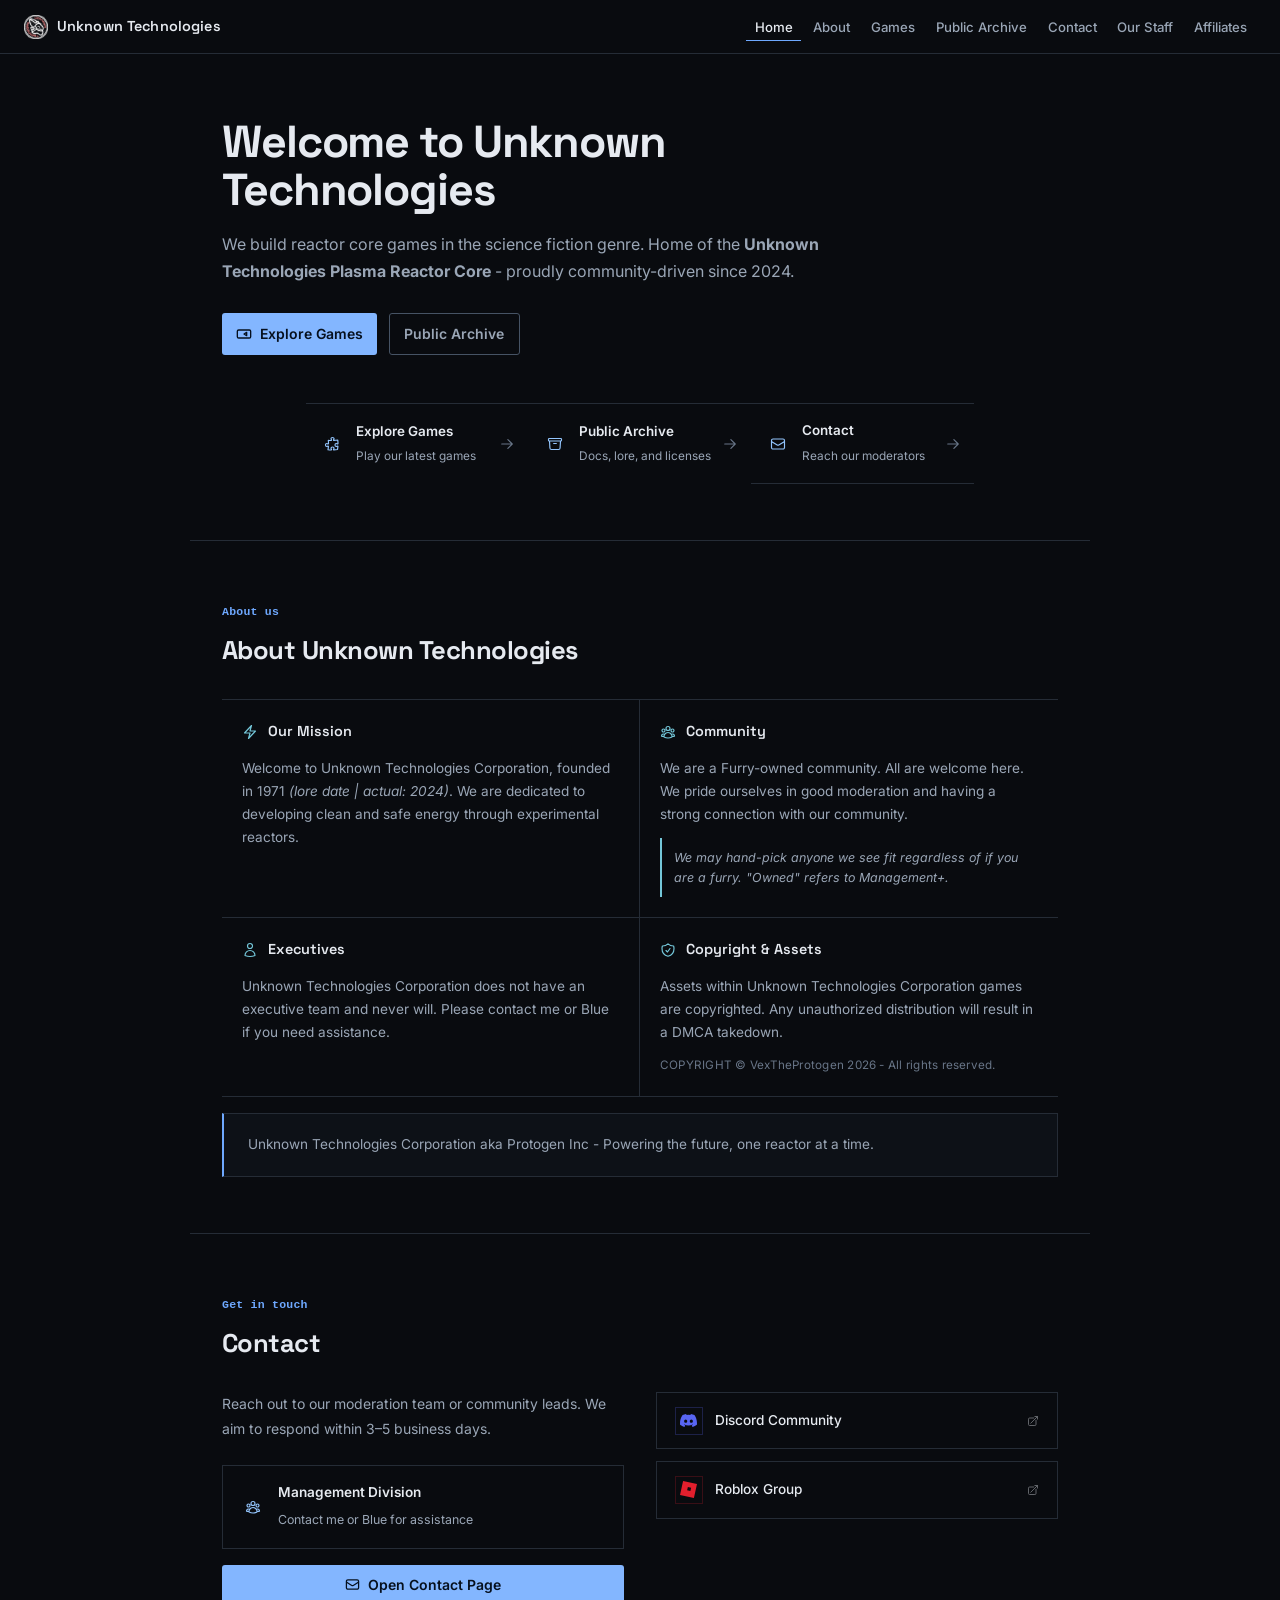
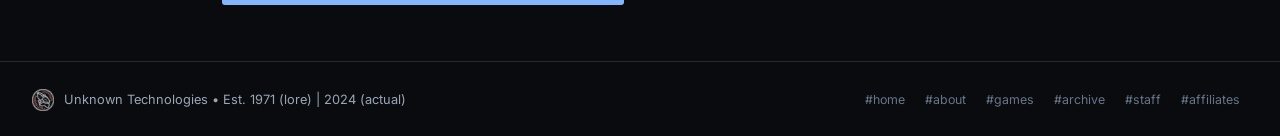
==== commit afb94c4e: "Updated" ====
--- a/index.html
+++ b/index.html
@@ -4,9 +4,9 @@
   <meta charset="UTF-8" />
   <meta name="viewport" content="width=device-width, initial-scale=1.0" />
   <title>Unknown Technologies</title>
-  <meta name="description" content="Unknown Technologies — A Roblox development studio creating reactor core games in the science fiction genre." />
+  <meta name="description" content="Unknown Technologies - A Roblox development studio creating reactor core games in the science fiction genre." />
   <meta property="og:title" content="Unknown Technologies" />
-  <meta property="og:description" content="Unknown Technologies — A Roblox development studio creating reactor core games in the science fiction genre." />
+  <meta property="og:description" content="Unknown Technologies - A Roblox development studio creating reactor core games in the science fiction genre." />
   <meta property="og:image" content="https://unknown-technologies.net/src/img/794ea2b7-44ae-4399-b686-ba0b0992e564__ut-logo-v4-transp.png" />
   <meta property="og:url" content="https://unknown-technologies.net/" />
   <meta property="og:type" content="website" />
@@ -56,7 +56,7 @@
 
   <section class="hero">
 <h1>Welcome to Unknown Technologies</h1>
-    <p>We build reactor core games in the science fiction genre. Home of the <strong>Unknown Technologies Plasma Reactor Core</strong> — proudly community-driven since 2024.</p>
+    <p>We build reactor core games in the science fiction genre. Home of the <strong>Unknown Technologies Plasma Reactor Core</strong> - proudly community-driven since 2024.</p>
     <div class="hero-actions">
       <a href="./games.html" class="btn btn-primary">
         <svg xmlns="http://www.w3.org/2000/svg" width="16" height="16" viewBox="0 0 24 24" fill="none" stroke="currentColor" stroke-width="2" stroke-linecap="round" stroke-linejoin="round"><rect x="2" y="6" width="20" height="12" rx="2"/><path d="m12 12 4-2.5v5L12 12Z"/></svg>
@@ -140,12 +140,12 @@
           <h3>Copyright &amp; Assets</h3>
         </div>
         <p>Assets within Unknown Technologies Corporation games are copyrighted. Any unauthorized distribution will result in a DMCA takedown.</p>
-        <p class="copyright">COPYRIGHT &copy; VexTheProtogen 2026 &mdash; All rights reserved.</p>
+        <p class="copyright">COPYRIGHT &copy; VexTheProtogen 2026 - All rights reserved.</p>
       </div>
     </div>
 
     <div class="fun-fact-card">
-      <p>Unknown Technologies Corporation aka Protogen Inc &mdash; Powering the future, one reactor at a time.</p>
+      <p>Unknown Technologies Corporation aka Protogen Inc - Powering the future, one reactor at a time.</p>
     </div>
   </section>
 
